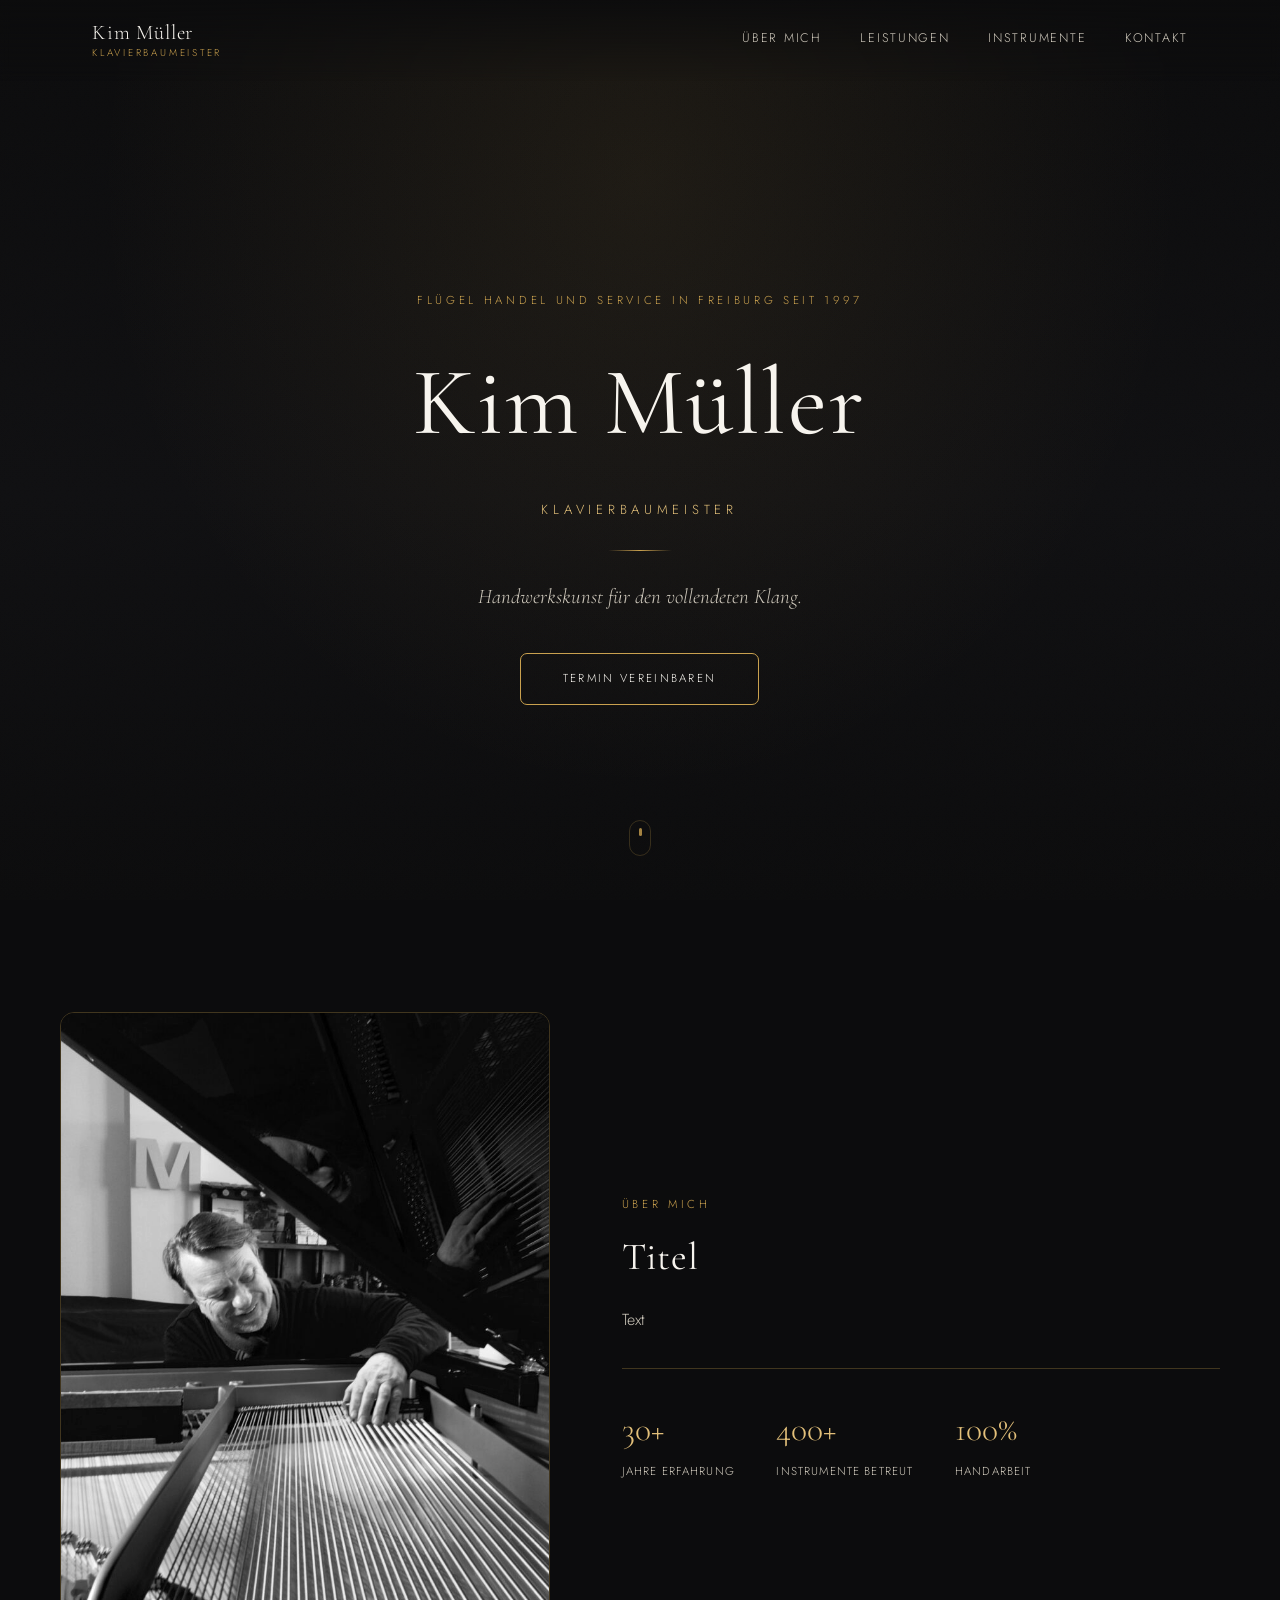
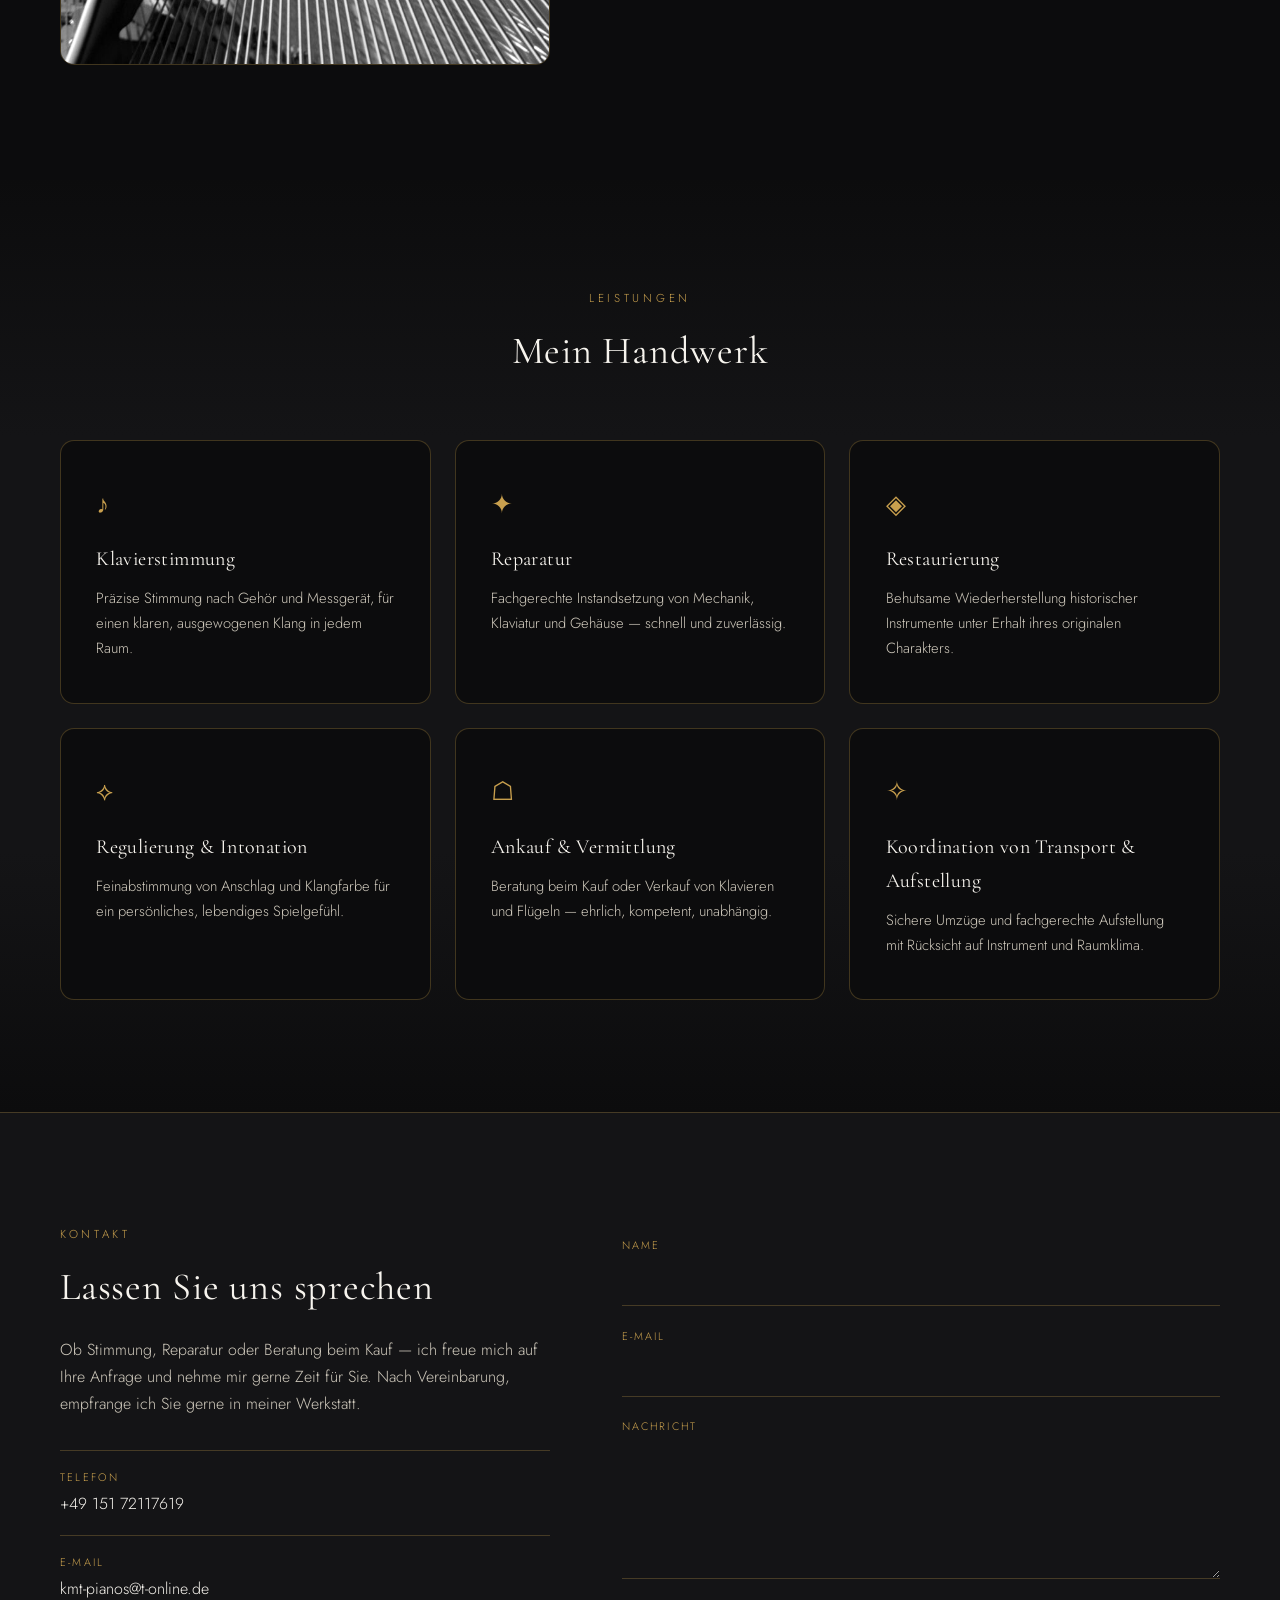
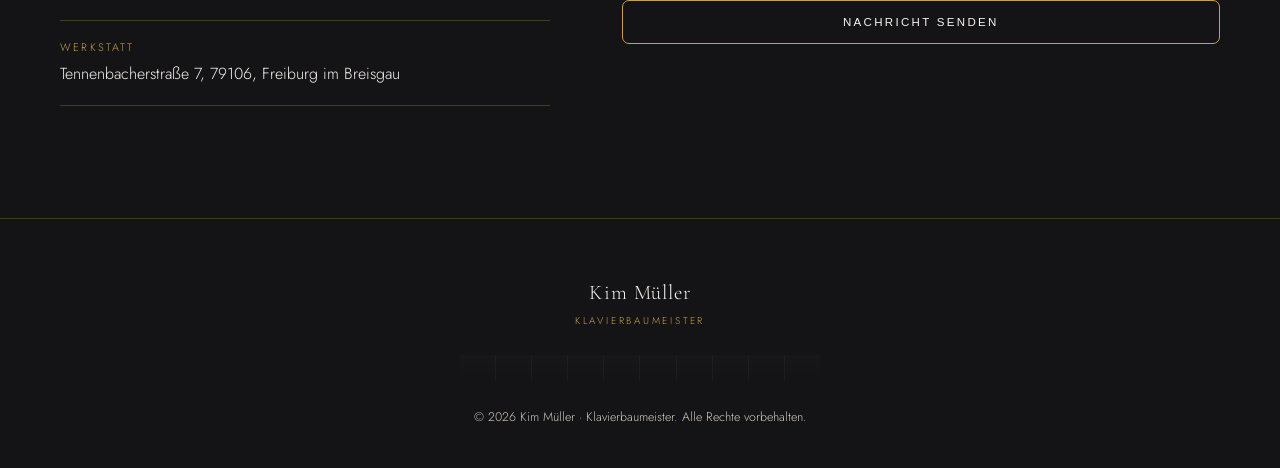
==== index.html @ 505b8061 "Instrumente-Abschnitt auf der Startseite wieder entfernen Co-Authored-By: Claude Opus 5.5 (1M contex" ====
<!DOCTYPE html>
<html lang="de">
<head>
<meta charset="UTF-8">
<meta name="viewport" content="width=device-width, initial-scale=1.0">
<title>Kim Müller — Klavierbaumeister</title>
<meta name="description" content="Kim Müller, Klavierbaumeister. Stimmung, Reparatur, Restaurierung und Regulierung von Klavieren und Flügeln — mit Handwerkskunst und Präzision.">
<link rel="preconnect" href="https://fonts.googleapis.com">
<link rel="preconnect" href="https://fonts.gstatic.com" crossorigin>
<link href="https://fonts.googleapis.com/css2?family=Cormorant+Garamond:ital,wght@0,300;0,400;0,500;0,600;1,400&family=Jost:wght@300;400;500&display=swap" rel="stylesheet">
<link rel="stylesheet" href="styles.css">
</head>
<body>

<div class="grain"></div>
<div class="scroll-progress" id="scrollProgress"></div>

<header class="site-header" id="top">
  <div class="header-inner">
    <a class="brand" href="#top">
      <span class="brand-name">Kim Müller</span>
      <span class="brand-sub">Klavierbaumeister</span>
    </a>
    <nav class="nav" id="nav">
      <a href="#ueber-mich">Über mich</a>
      <a href="#leistungen">Leistungen</a>
      <a href="instrumente.html">Instrumente</a>
      <a href="#kontakt">Kontakt</a>
    </nav>
    <button class="nav-toggle" id="navToggle" aria-label="Menü öffnen" aria-expanded="false">
      <span></span><span></span><span></span>
    </button>
  </div>
</header>

<main>

  <section class="hero">
    <div class="hero-content">
      <p class="eyebrow">Flügel Handel und Service in Freiburg seit 1997</p>
      <h1>Kim Müller</h1>
      <p class="hero-role">Klavierbaumeister</p>
      <div class="hero-rule"></div>
      <p class="hero-tagline">Handwerkskunst für den vollendeten Klang.</p>
      <a href="#kontakt" class="btn">Termin vereinbaren</a>
    </div>
    <a href="#ueber-mich" class="scroll-cue" aria-label="Nach unten scrollen">
      <span></span>
    </a>
  </section>

  <section class="section" id="ueber-mich">
    <div class="section-inner two-col">
      <div class="col-media reveal">
        <div class="about-photo">
          <img src="assets/kim-mueller-werkstatt.jpg" alt="Kim Müller bei der Arbeit an einem Flügel in seiner Werkstatt" loading="lazy">
        </div>
      </div>
      <div class="col-text reveal" style="--reveal-delay: 0.1s">
        <p class="eyebrow">Über mich</p>
        <h2>Titel</h2>
        <p>Text</p>
        <div class="stats">
          <div class="stat">
            <span class="stat-num">30+</span>
            <span class="stat-label">Jahre Erfahrung</span>
          </div>
          <div class="stat">
            <span class="stat-num">400+</span>
            <span class="stat-label">Instrumente betreut</span>
          </div>
          <div class="stat">
            <span class="stat-num">100%</span>
            <span class="stat-label">Handarbeit</span>
          </div>
        </div>
      </div>
    </div>
  </section>

  <section class="section alt" id="leistungen">
    <div class="section-inner">
      <div class="reveal">
        <p class="eyebrow center">Leistungen</p>
        <h2 class="center">Mein Handwerk</h2>
      </div>
      <div class="services-grid">
        <div class="service reveal" style="--reveal-delay: 0.05s">
          <div class="service-icon" aria-hidden="true">♪</div>
          <h3>Klavierstimmung</h3>
          <p>Präzise Stimmung nach Gehör und Messgerät, für einen klaren, ausgewogenen Klang in jedem Raum.</p>
        </div>
        <div class="service reveal" style="--reveal-delay: 0.1s">
          <div class="service-icon" aria-hidden="true">✦</div>
          <h3>Reparatur</h3>
          <p>Fachgerechte Instandsetzung von Mechanik, Klaviatur und Gehäuse — schnell und zuverlässig.</p>
        </div>
        <div class="service reveal" style="--reveal-delay: 0.15s">
          <div class="service-icon" aria-hidden="true">◈</div>
          <h3>Restaurierung</h3>
          <p>Behutsame Wiederherstellung historischer Instrumente unter Erhalt ihres originalen Charakters.</p>
        </div>
        <div class="service reveal" style="--reveal-delay: 0.05s">
          <div class="service-icon" aria-hidden="true">⟡</div>
          <h3>Regulierung &amp; Intonation</h3>
          <p>Feinabstimmung von Anschlag und Klangfarbe für ein persönliches, lebendiges Spielgefühl.</p>
        </div>
        <div class="service reveal" style="--reveal-delay: 0.1s">
          <div class="service-icon" aria-hidden="true">☖</div>
          <h3>Ankauf &amp; Vermittlung</h3>
          <p>Beratung beim Kauf oder Verkauf von Klavieren und Flügeln — ehrlich, kompetent, unabhängig.</p>
        </div>
        <div class="service reveal" style="--reveal-delay: 0.15s">
          <div class="service-icon" aria-hidden="true">✧</div>
          <h3>Koordination von Transport &amp; Aufstellung</h3>
          <p>Sichere Umzüge und fachgerechte Aufstellung mit Rücksicht auf Instrument und Raumklima.</p>
        </div>
      </div>
    </div>
  </section>

  <section class="section alt" id="kontakt">
    <div class="section-inner two-col">
      <div class="col-text reveal">
        <p class="eyebrow">Kontakt</p>
        <h2>Lassen Sie uns sprechen</h2>
        <p>Ob Stimmung, Reparatur oder Beratung beim Kauf — ich freue mich auf Ihre Anfrage und
        nehme mir gerne Zeit für Sie. Nach Vereinbarung, empfrange ich Sie gerne in meiner Werkstatt.</p>
        <ul class="contact-list">
          <li>
            <span class="contact-label">Telefon</span>
            <a href="tel:+4915172117619">+49 151 72117619</a>
          </li>
          <li>
            <span class="contact-label">E-Mail</span>
            <a href="mailto:kmt-pianos@t-online.de">kmt-pianos@t-online.de</a>
          </li>
          <li>
            <span class="contact-label">Werkstatt</span>
            <span>Tennenbacherstraße 7, 79106, Freiburg im Breisgau</span>
          </li>
        </ul>
      </div>
      <div class="col-form reveal" style="--reveal-delay: 0.1s">
        <form class="contact-form" id="contactForm">
          <div class="form-row">
            <label for="name">Name</label>
            <input type="text" id="name" name="name" required>
          </div>
          <div class="form-row">
            <label for="email">E-Mail</label>
            <input type="email" id="email" name="email" required>
          </div>
          <div class="form-row">
            <label for="message">Nachricht</label>
            <textarea id="message" name="message" rows="5" required></textarea>
          </div>
          <button type="submit" class="btn btn-outline">Nachricht senden</button>
          <p class="form-note" id="formNote" role="status"></p>
        </form>
      </div>
    </div>
  </section>

</main>

<footer class="site-footer">
  <div class="footer-inner">
    <div class="footer-brand">
      <span class="brand-name">Kim Müller</span>
      <span class="brand-sub">Klavierbaumeister</span>
    </div>
    <div class="key-strip small" aria-hidden="true">
      <span></span><span></span><span></span><span></span><span></span>
      <span></span><span></span><span></span><span></span><span></span>
    </div>
    <p class="footer-copy">&copy; <span id="year"></span> Kim Müller · Klavierbaumeister. Alle Rechte vorbehalten.</p>
  </div>
</footer>

<script src="script.js"></script>
</body>
</html>
---- styles.css ----
/* ------------------------------------------------------------
   Kim Müller — Klavierbaumeister
   Elegant, ruhig, in mattem Schwarz und Gold — inspiriert von der
   zeitlosen Lackoberfläche eines Konzertflügels.
------------------------------------------------------------- */

:root {
  --black: #0c0c0d;
  --black-soft: #141416;
  --ivory: #f7f4ee;
  --ivory-dim: #cfc9bc;
  --gold: #c9a04e;
  --gold-bright: #e3c07a;
  --line: rgba(201, 160, 78, 0.28);
  --serif: 'Cormorant Garamond', Georgia, serif;
  --sans: 'Jost', 'Helvetica Neue', Arial, sans-serif;
  --maxw: 1160px;
  --ease: cubic-bezier(0.16, 0.84, 0.44, 1);
  --radius: 14px;
  --radius-sm: 7px;
}

* { box-sizing: border-box; }

html { scroll-behavior: smooth; }

body {
  margin: 0;
  background: var(--black);
  color: var(--ivory);
  font-family: var(--sans);
  font-weight: 300;
  line-height: 1.7;
  -webkit-font-smoothing: antialiased;
}

img { max-width: 100%; display: block; }

a { color: inherit; text-decoration: none; }

h1, h2, h3, blockquote {
  font-family: var(--serif);
  font-weight: 400;
  letter-spacing: 0.02em;
  margin: 0 0 0.4em;
  color: var(--ivory);
}

p { margin: 0 0 1em; color: var(--ivory-dim); }

.eyebrow {
  font-family: var(--sans);
  text-transform: uppercase;
  letter-spacing: 0.32em;
  font-size: 0.72rem;
  color: var(--gold);
  margin: 0 0 0.9em;
}
.eyebrow.center { text-align: center; }

h2 { font-size: clamp(1.9rem, 3vw, 2.6rem); }
h2.center { text-align: center; margin-bottom: 0.6em; }

.section h2 + p.eyebrow { margin-top: 0; }

/* subtle film-grain overlay for texture, like lacquer under light */
.grain {
  position: fixed;
  inset: 0;
  pointer-events: none;
  z-index: 5;
  opacity: 0.035;
  background-image: url("data:image/svg+xml,%3Csvg xmlns='http://www.w3.org/2000/svg' width='120' height='120'%3E%3Cfilter id='n'%3E%3CfeTurbulence type='fractalNoise' baseFrequency='0.9' numOctaves='2' stitchTiles='stitch'/%3E%3C/filter%3E%3Crect width='100%25' height='100%25' filter='url(%23n)'/%3E%3C/svg%3E");
  mix-blend-mode: overlay;
}

/* ---------- Scroll progress ---------- */
.scroll-progress {
  position: fixed;
  top: 0;
  left: 0;
  height: 2px;
  width: 0%;
  background: linear-gradient(to right, var(--gold), var(--gold-bright));
  z-index: 60;
  transition: width 0.1s linear;
}

/* ---------- Header ---------- */
.site-header {
  position: fixed;
  top: 0; left: 0; right: 0;
  z-index: 50;
  background: linear-gradient(to bottom, rgba(12,12,13,0.92), rgba(12,12,13,0));
  backdrop-filter: blur(6px);
}

.header-inner {
  max-width: var(--maxw);
  margin: 0 auto;
  padding: 1.4rem 2rem;
  display: flex;
  align-items: center;
  justify-content: space-between;
}

.brand { display: flex; flex-direction: column; line-height: 1.1; }
.brand-name {
  font-family: var(--serif);
  font-size: 1.3rem;
  letter-spacing: 0.04em;
  color: var(--ivory);
}
.brand-sub {
  font-size: 0.62rem;
  letter-spacing: 0.28em;
  text-transform: uppercase;
  color: var(--gold);
  margin-top: 0.25em;
}

.nav { display: flex; gap: 2.4rem; }
.nav a {
  font-size: 0.78rem;
  letter-spacing: 0.14em;
  text-transform: uppercase;
  color: var(--ivory-dim);
  position: relative;
  padding-bottom: 4px;
  transition: color 0.4s var(--ease);
}
.nav a::after {
  content: '';
  position: absolute;
  left: 0; bottom: 0;
  width: 0;
  height: 1px;
  background: var(--gold);
  transition: width 0.45s var(--ease);
}
.nav a:hover { color: var(--gold-bright); }
.nav a:hover::after { width: 100%; }

.nav-toggle {
  display: none;
  flex-direction: column;
  justify-content: center;
  gap: 5px;
  width: 32px; height: 32px;
  background: none;
  border: none;
  cursor: pointer;
}
.nav-toggle span {
  display: block;
  height: 1px;
  background: var(--gold);
}

/* ---------- Hero ---------- */
.hero {
  min-height: 100svh;
  display: flex;
  flex-direction: column;
  align-items: center;
  justify-content: center;
  text-align: center;
  position: relative;
  padding: 6rem 1.5rem 0;
  background:
    radial-gradient(ellipse at 50% 20%, rgba(201,160,78,0.09), transparent 60%),
    linear-gradient(180deg, #0c0c0d 0%, #101012 55%, #0c0c0d 100%);
  overflow: hidden;
}

.hero-content { max-width: 640px; margin: 0 auto; will-change: transform, opacity; }

.hero .eyebrow { justify-content: center; text-align: center; }

.hero h1 {
  font-size: clamp(3.2rem, 9vw, 6rem);
  letter-spacing: 0.02em;
  margin-bottom: 0.15em;
}

.hero-role {
  text-transform: uppercase;
  letter-spacing: 0.36em;
  font-size: 0.82rem;
  color: var(--gold-bright);
  margin-bottom: 1.8rem;
}

.hero-rule {
  width: 64px;
  height: 1px;
  margin: 0 auto 1.8rem;
  background: linear-gradient(to right, transparent, var(--gold), transparent);
}

.hero-tagline {
  font-family: var(--serif);
  font-style: italic;
  font-size: 1.3rem;
  color: var(--ivory-dim);
  margin-bottom: 2.4rem;
}

.btn {
  display: inline-block;
  padding: 0.95rem 2.6rem;
  border: 1px solid var(--gold);
  border-radius: var(--radius-sm);
  color: var(--ivory);
  text-transform: uppercase;
  letter-spacing: 0.2em;
  font-size: 0.72rem;
  background: transparent;
  cursor: pointer;
  transition: background 0.5s var(--ease), color 0.5s var(--ease), transform 0.5s var(--ease), box-shadow 0.5s var(--ease);
}
.btn:hover {
  background: var(--gold);
  color: var(--black);
  transform: translateY(-2px);
  box-shadow: 0 10px 30px -12px rgba(201, 160, 78, 0.45);
}

.btn-outline { background: transparent; }

/* scroll cue: replaces the old hard-edged key-strip divider between hero and content */
.scroll-cue {
  position: absolute;
  left: 50%;
  bottom: 44px;
  transform: translateX(-50%);
  width: 22px;
  height: 36px;
  border: 1px solid var(--line);
  border-radius: 12px;
  opacity: 0.8;
  transition: opacity 0.4s var(--ease), border-color 0.4s var(--ease);
}
.scroll-cue:hover { opacity: 1; border-color: var(--gold); }
.scroll-cue span {
  position: absolute;
  top: 7px;
  left: 50%;
  width: 3px;
  height: 8px;
  margin-left: -1.5px;
  border-radius: 2px;
  background: var(--gold);
  animation: scroll-cue-move 1.8s ease-in-out infinite;
}
@keyframes scroll-cue-move {
  0% { opacity: 0; transform: translateY(0); }
  30% { opacity: 1; }
  100% { opacity: 0; transform: translateY(11px); }
}
@media (prefers-reduced-motion: reduce) {
  .scroll-cue span { animation: none; opacity: 1; }
}

/* piano-key divider */
.key-strip {
  position: absolute;
  left: 0; right: 0; bottom: 0;
  display: flex;
  height: 46px;
  opacity: 0.9;
}
.key-strip span {
  flex: 1;
  border-left: 1px solid rgba(247,244,238,0.08);
  background: linear-gradient(to bottom, rgba(247,244,238,0.03), transparent);
}
.key-strip span:first-child { border-left: none; }
.key-strip.small { position: static; height: 26px; max-width: 360px; margin: 1.6rem auto; opacity: 0.5; }

/* ---------- Sections ---------- */
.section { padding: 7rem 1.5rem; position: relative; }
.section.alt {
  background: linear-gradient(180deg,
    var(--black) 0,
    var(--black-soft) 260px,
    var(--black-soft) calc(100% - 260px),
    var(--black) 100%);
}
.section.alt + .section.alt { background: var(--black-soft); border-top: 1px solid var(--line); }
.section-inner { max-width: var(--maxw); margin: 0 auto; }

.two-col {
  display: grid;
  grid-template-columns: 0.9fr 1.1fr;
  gap: 4.5rem;
  align-items: center;
}

.about-content { max-width: 760px; }

.about-photo {
  border-radius: var(--radius);
  overflow: hidden;
  border: 1px solid var(--line);
  aspect-ratio: 3 / 4;
}
.about-photo img {
  width: 100%;
  height: 100%;
  object-fit: cover;
  filter: grayscale(1) contrast(1.05);
}

.stats {
  display: flex;
  gap: 2.6rem;
  margin-top: 2.2rem;
  padding-top: 2rem;
  border-top: 1px solid var(--line);
}
.stat { display: flex; flex-direction: column; }
.stat-num {
  font-family: var(--serif);
  font-size: 2.1rem;
  color: var(--gold-bright);
}
.stat-label {
  font-size: 0.72rem;
  letter-spacing: 0.1em;
  text-transform: uppercase;
  color: var(--ivory-dim);
  margin-top: 0.3em;
}

/* ---------- Services ---------- */
.services-grid {
  margin-top: 3.5rem;
  display: grid;
  grid-template-columns: repeat(3, 1fr);
  gap: 1.5rem;
}
.service {
  background: var(--black-soft);
  border: 1px solid var(--line);
  border-radius: var(--radius);
  padding: 2.6rem 2.2rem;
  transition: background 0.5s var(--ease), transform 0.5s var(--ease), border-color 0.5s var(--ease);
}
.section.alt .service { background: var(--black); }
.service:hover { background: #17171a; transform: translateY(-4px); border-color: var(--gold); }
.service-icon {
  font-family: var(--serif);
  font-size: 1.6rem;
  color: var(--gold);
  margin-bottom: 1rem;
}
.service h3 {
  font-size: 1.25rem;
  margin-bottom: 0.5em;
}
.service p { margin: 0; font-size: 0.92rem; }

/* ---------- Instrumente ---------- */
.page-intro { max-width: 760px; }

.instruments-grid {
  margin-top: 3.5rem;
  display: grid;
  grid-template-columns: repeat(3, 1fr);
  gap: 2rem;
}

.instrument-card {
  position: relative;
  display: flex;
  flex-direction: column;
  border: 1px solid var(--line);
  border-radius: var(--radius);
  overflow: hidden;
  background: var(--black-soft);
  transition: transform 0.5s var(--ease), border-color 0.5s var(--ease);
}
.section.alt .instrument-card { background: var(--black); }
.instrument-card:hover { transform: translateY(-4px); border-color: var(--gold); }

.instrument-badge {
  position: absolute;
  top: 14px;
  left: 14px;
  z-index: 1;
  padding: 0.3rem 0.7rem;
  border: 1px solid var(--gold);
  border-radius: 999px;
  background: rgba(12, 12, 13, 0.75);
  color: var(--gold);
  text-transform: uppercase;
  letter-spacing: 0.16em;
  font-size: 0.6rem;
}

.instrument-photo {
  aspect-ratio: 4 / 3;
  display: flex;
  flex-direction: column;
  align-items: center;
  justify-content: center;
  gap: 0.6rem;
  border-bottom: 1px solid var(--line);
  background: linear-gradient(135deg, rgba(201, 160, 78, 0.1), transparent 70%);
  color: var(--gold);
}
.instrument-photo-icon { font-size: 2.4rem; }
.instrument-photo-label {
  font-size: 0.64rem;
  text-transform: uppercase;
  letter-spacing: 0.2em;
  color: var(--ivory-dim);
}

.instrument-info {
  padding: 1.8rem;
  display: flex;
  flex-direction: column;
  gap: 0.9rem;
  flex: 1;
}
.instrument-info h3 { font-size: 1.3rem; margin: 0; }

.instrument-meta { list-style: none; margin: 0; padding: 0; }
.instrument-meta li {
  display: flex;
  justify-content: space-between;
  gap: 1rem;
  font-size: 0.82rem;
  color: var(--ivory-dim);
  padding: 0.45rem 0;
  border-top: 1px solid var(--line);
}
.instrument-meta li:first-child { border-top: none; padding-top: 0; }
.instrument-meta .label {
  color: var(--gold);
  text-transform: uppercase;
  letter-spacing: 0.12em;
  font-size: 0.64rem;
  align-self: center;
}

.instrument-price {
  font-family: var(--serif);
  font-size: 1.4rem;
  color: var(--gold-bright);
  margin-top: auto;
}

.instrument-note {
  margin-top: 3rem;
  padding-top: 2rem;
  border-top: 1px solid var(--line);
  font-style: italic;
  font-size: 0.92rem;
}

/* ---------- Instrument-Galerie ---------- */
.instrument-gallery {
  position: relative;
  border-bottom: 1px solid var(--line);
}
.gallery-track {
  display: flex;
  overflow-x: auto;
  scroll-snap-type: x mandatory;
  scrollbar-width: none;
  aspect-ratio: 4 / 3;
}
.gallery-track::-webkit-scrollbar { display: none; }
.gallery-track > * {
  flex: 0 0 100%;
  width: 100%;
  height: 100%;
  scroll-snap-align: start;
}
.gallery-track > img {
  object-fit: cover;
  cursor: zoom-in;
}
.gallery-track > .instrument-photo { border-bottom: none; aspect-ratio: auto; }

.gallery-btn {
  position: absolute;
  top: 50%;
  transform: translateY(-50%);
  width: 38px;
  height: 38px;
  border: 1px solid var(--line);
  border-radius: 50%;
  background: rgba(12, 12, 13, 0.7);
  color: var(--gold);
  font-family: var(--serif);
  font-size: 1.5rem;
  line-height: 1;
  cursor: pointer;
  opacity: 0;
  transition: opacity 0.35s var(--ease), border-color 0.35s var(--ease), background 0.35s var(--ease);
}
.gallery-prev { left: 12px; }
.gallery-next { right: 12px; }
.instrument-gallery:hover .gallery-btn,
.gallery-btn:focus-visible { opacity: 1; }
.gallery-btn:hover { border-color: var(--gold); background: rgba(12, 12, 13, 0.9); }
@media (hover: none) { .instrument-gallery .gallery-btn { opacity: 1; } }

.gallery-dots {
  position: absolute;
  left: 0; right: 0; bottom: 12px;
  display: flex;
  justify-content: center;
  gap: 7px;
}
.gallery-dots button {
  width: 7px;
  height: 7px;
  padding: 0;
  border: 1px solid var(--gold);
  border-radius: 50%;
  background: transparent;
  cursor: pointer;
  transition: background 0.3s var(--ease), transform 0.3s var(--ease);
}
.gallery-dots button.active { background: var(--gold); transform: scale(1.2); }

/* Lightbox */
.lightbox {
  position: fixed;
  inset: 0;
  z-index: 100;
  display: flex;
  align-items: center;
  justify-content: center;
  padding: 4rem 1rem;
  background: rgba(8, 8, 9, 0.95);
}
.lightbox[hidden] { display: none; }
.lightbox-img {
  max-width: min(1100px, 100%);
  max-height: 100%;
  border-radius: var(--radius-sm);
  object-fit: contain;
}
.lightbox .gallery-btn { opacity: 1; position: fixed; width: 46px; height: 46px; font-size: 2rem; }
.lightbox .gallery-prev { left: 16px; }
.lightbox .gallery-next { right: 16px; }
.lightbox.single .gallery-btn { display: none; }
.lightbox-close {
  position: fixed;
  top: 16px; right: 16px;
  width: 42px; height: 42px;
  border: 1px solid var(--line);
  border-radius: 50%;
  background: transparent;
  color: var(--ivory);
  font-size: 1.6rem;
  line-height: 1;
  cursor: pointer;
}
.lightbox-close:hover { border-color: var(--gold); color: var(--gold); }
.lightbox-count {
  position: fixed;
  bottom: 18px; left: 0; right: 0;
  margin: 0;
  text-align: center;
  font-size: 0.72rem;
  letter-spacing: 0.2em;
  color: var(--ivory-dim);
}

/* ---------- Quote ---------- */
.quote-section { text-align: center; padding: 6rem 1.5rem; }
.quote-section blockquote {
  font-size: clamp(1.5rem, 3vw, 2.1rem);
  font-style: italic;
  max-width: 760px;
  margin: 0 auto;
  color: var(--ivory);
}
.quote-attr {
  margin-top: 1.2rem;
  text-transform: uppercase;
  letter-spacing: 0.24em;
  font-size: 0.72rem;
  color: var(--gold);
}

/* ---------- Contact ---------- */
.contact-list { list-style: none; margin: 2rem 0 0; padding: 0; }
.contact-list li {
  display: flex;
  flex-direction: column;
  padding: 1.1rem 0;
  border-top: 1px solid var(--line);
}
.contact-list li:last-child { border-bottom: 1px solid var(--line); }
.contact-label {
  font-size: 0.68rem;
  text-transform: uppercase;
  letter-spacing: 0.2em;
  color: var(--gold);
  margin-bottom: 0.3em;
}
.contact-list a { color: var(--ivory); transition: color 0.4s var(--ease); }
.contact-list a:hover { color: var(--gold-bright); }

.contact-form { display: flex; flex-direction: column; gap: 1.3rem; }
.form-row { display: flex; flex-direction: column; gap: 0.5rem; }
.form-row label {
  font-size: 0.68rem;
  text-transform: uppercase;
  letter-spacing: 0.2em;
  color: var(--gold);
}
.form-row input, .form-row textarea {
  background: transparent;
  border: none;
  border-bottom: 1px solid var(--line);
  color: var(--ivory);
  font-family: var(--sans);
  font-size: 1rem;
  padding: 0.6rem 0.1rem;
  resize: vertical;
  transition: border-color 0.4s var(--ease);
}
.form-row input:focus, .form-row textarea:focus {
  outline: none;
  border-bottom-color: var(--gold);
}
.form-note {
  font-size: 0.85rem;
  color: var(--gold-bright);
  min-height: 1.2em;
}

/* ---------- Footer ---------- */
.site-footer {
  background: var(--black-soft);
  padding: 3.5rem 1.5rem 2.5rem;
  text-align: center;
  border-top: 1px solid var(--line);
}
.footer-inner { max-width: var(--maxw); margin: 0 auto; }
.footer-brand { display: flex; flex-direction: column; align-items: center; }
.footer-copy {
  font-size: 0.78rem;
  color: var(--ivory-dim);
  margin: 0;
}

/* ---------- Scroll reveal ---------- */
.reveal {
  opacity: 0;
  transform: translateY(28px);
  transition: opacity 0.9s var(--ease), transform 0.9s var(--ease);
  transition-delay: var(--reveal-delay, 0s);
}
.reveal.is-visible {
  opacity: 1;
  transform: translateY(0);
}
@media (prefers-reduced-motion: reduce) {
  .reveal {
    opacity: 1;
    transform: none;
    transition: none;
  }
}

/* ---------- Responsive ---------- */
@media (max-width: 900px) {
  .two-col { grid-template-columns: 1fr; }
  .services-grid { grid-template-columns: repeat(2, 1fr); }
  .instruments-grid { grid-template-columns: repeat(2, 1fr); }
}

@media (max-width: 720px) {
  .nav {
    position: absolute;
    top: 100%; left: 0; right: 0;
    flex-direction: column;
    background: var(--black-soft);
    padding: 1.5rem 2rem;
    gap: 1.2rem;
    border-top: 1px solid var(--line);
    border-radius: 0 0 var(--radius) var(--radius);
    transform: translateY(-8px);
    opacity: 0;
    pointer-events: none;
    transition: opacity 0.35s var(--ease), transform 0.35s var(--ease);
  }
  .nav.open {
    opacity: 1;
    transform: translateY(0);
    pointer-events: auto;
  }
  .nav-toggle { display: flex; }
  .services-grid { grid-template-columns: 1fr; }
  .instruments-grid { grid-template-columns: 1fr; }
  .stats { flex-wrap: wrap; row-gap: 1.4rem; }
}
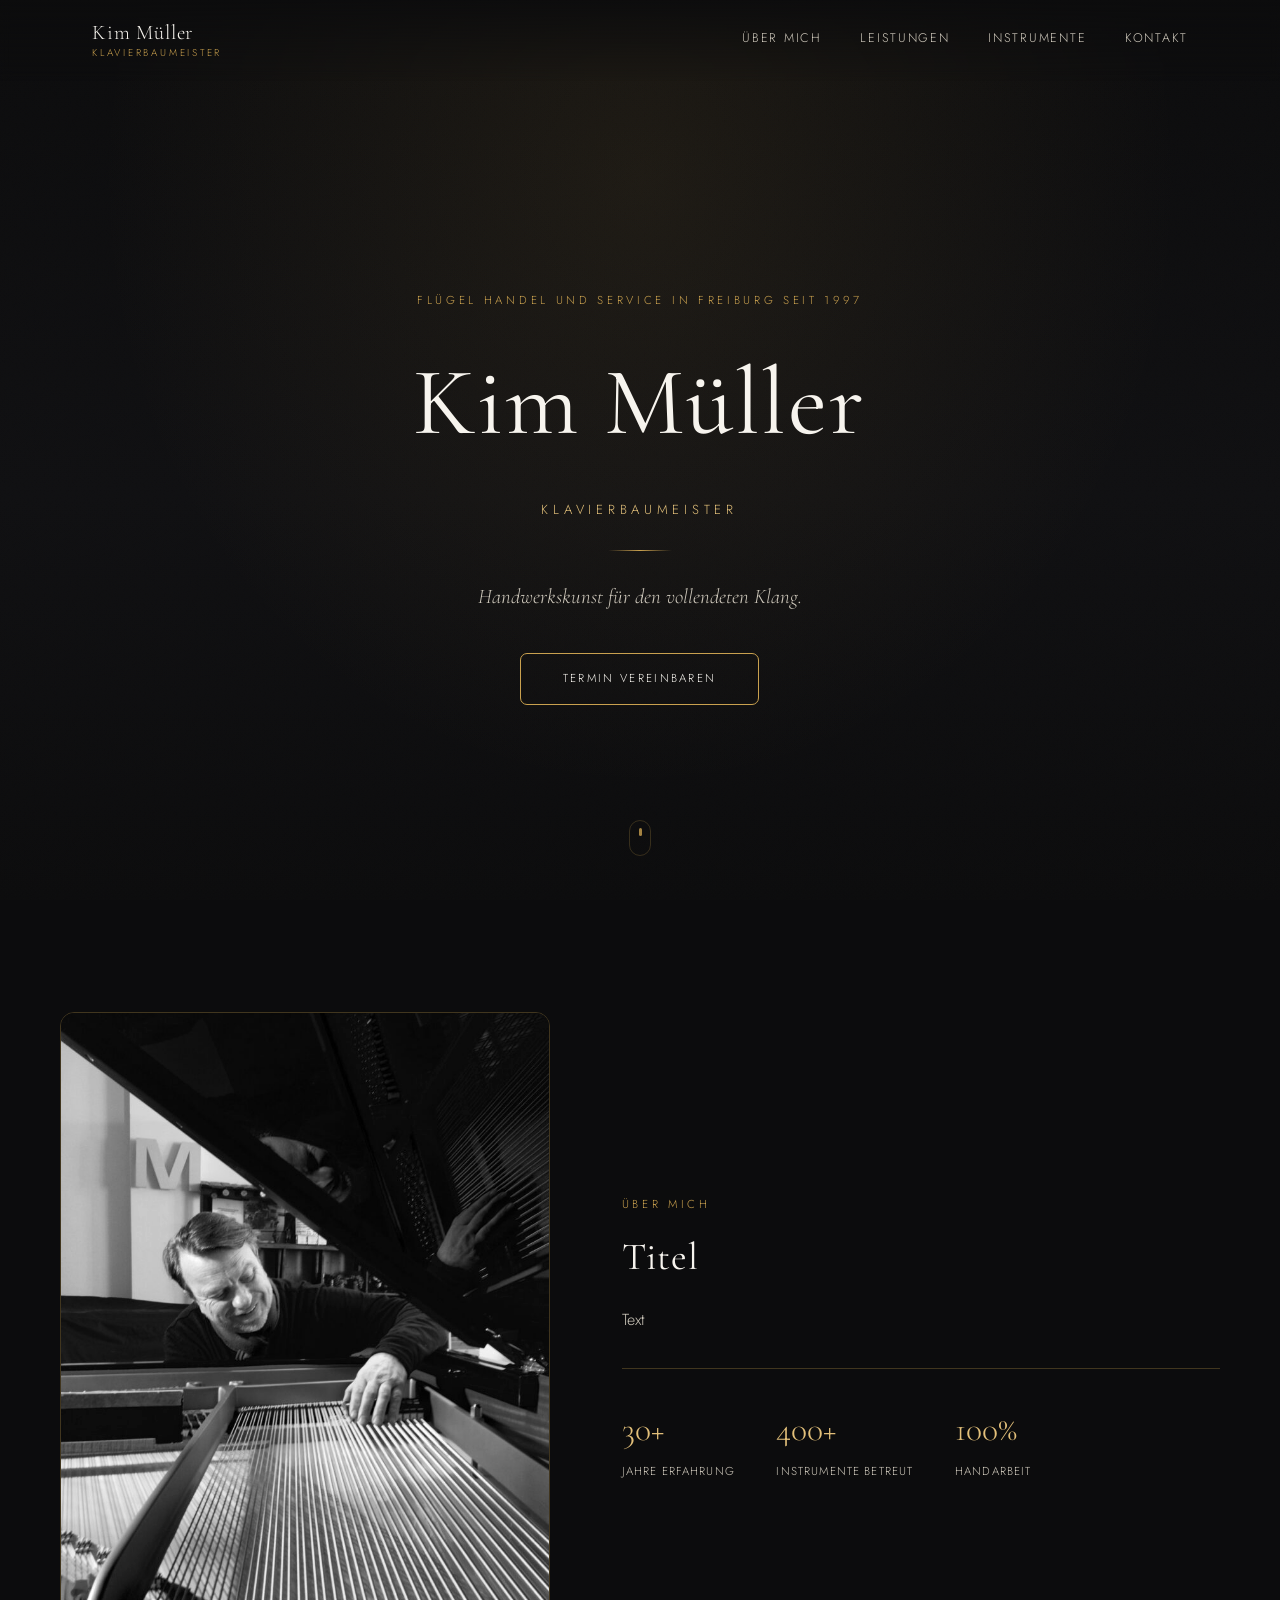
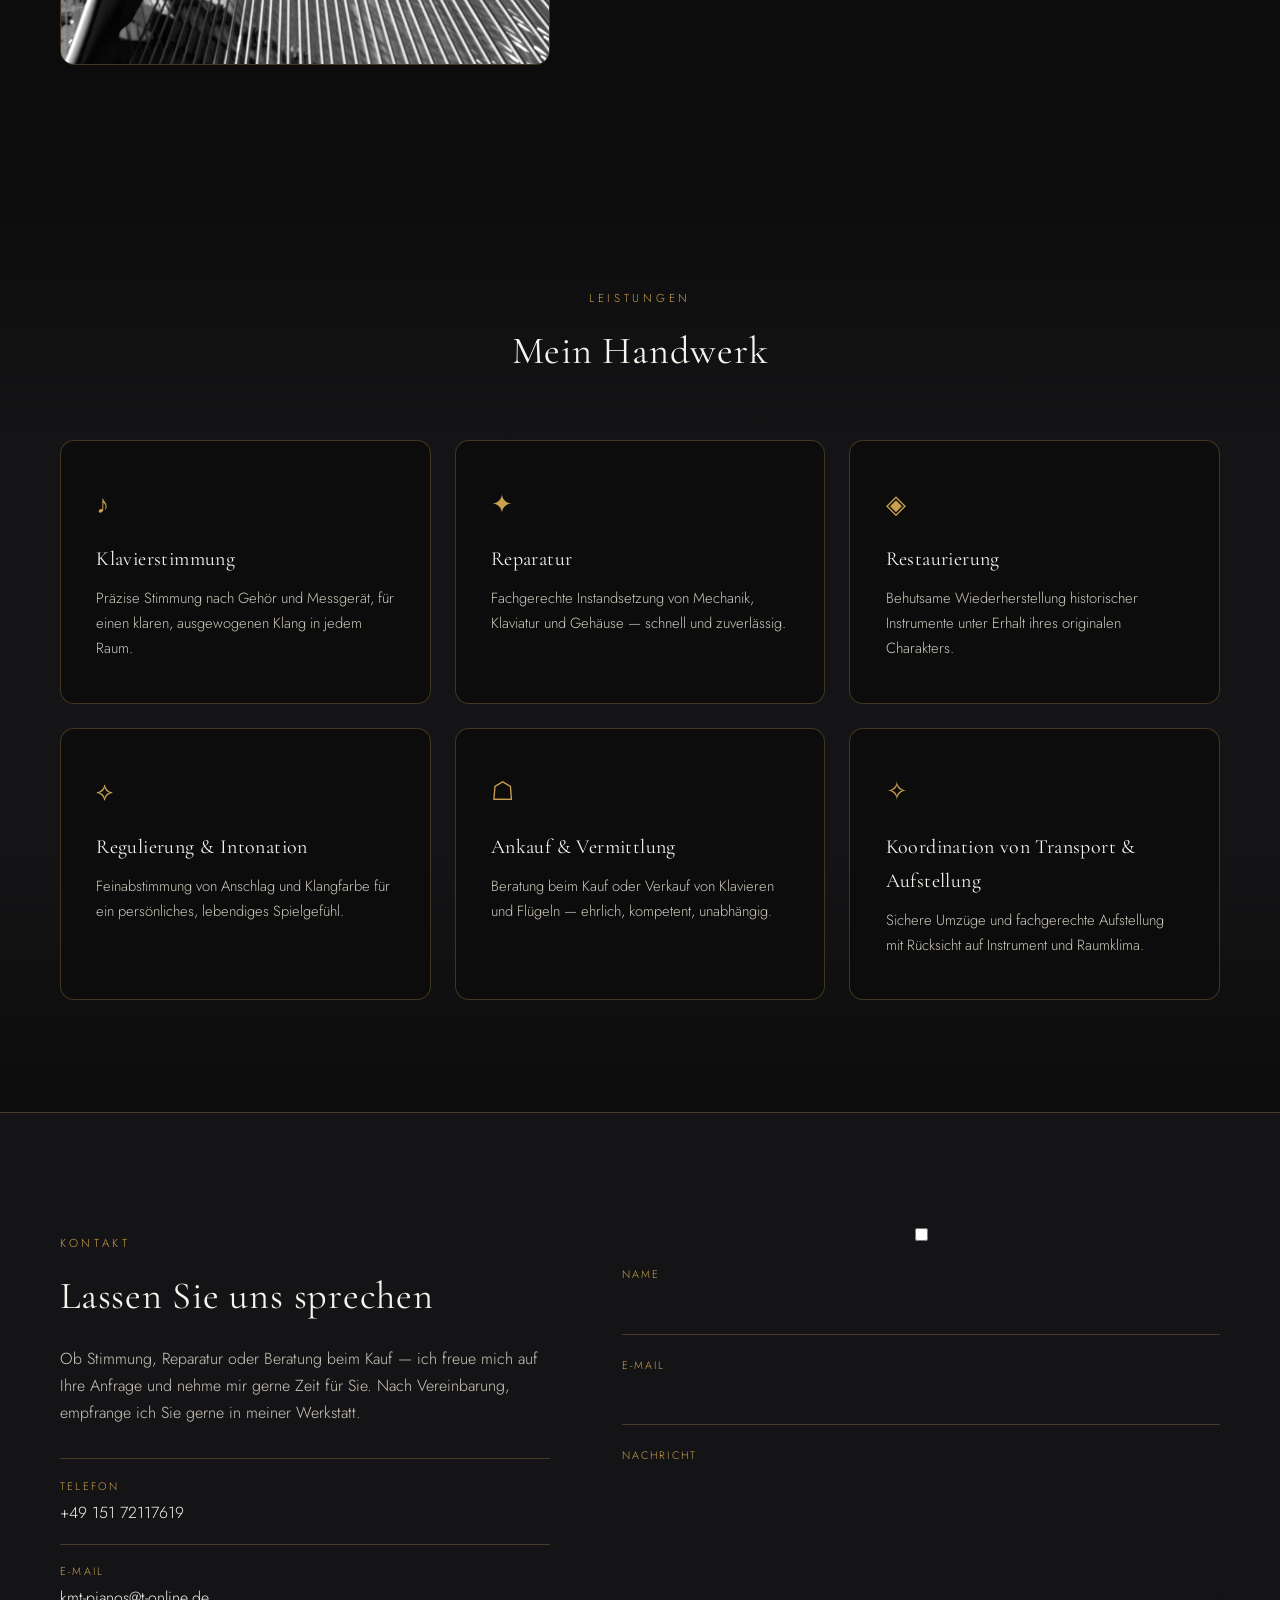
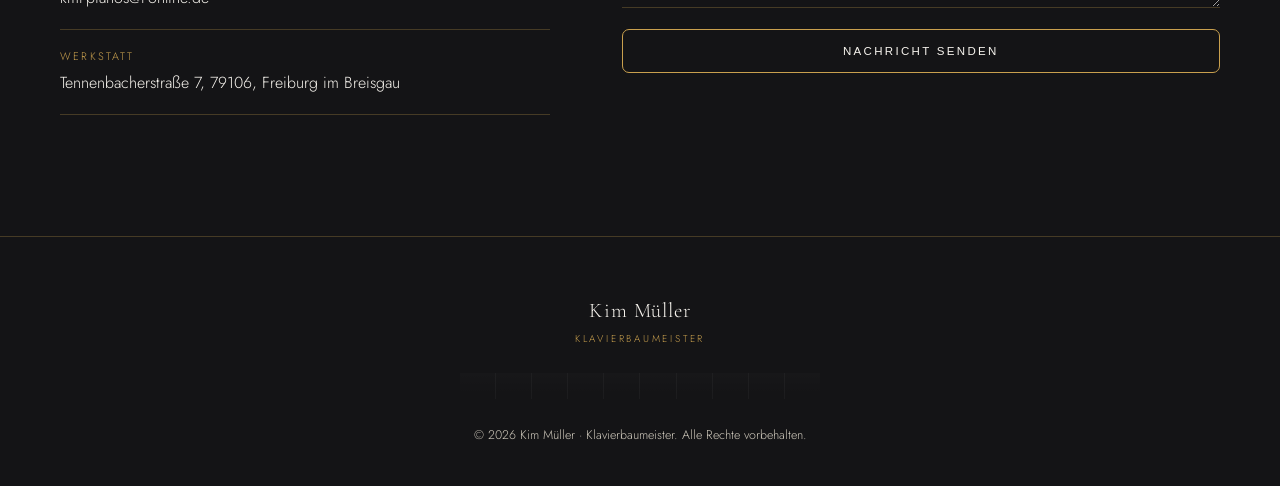
==== commit 31f08f57: "Kontaktformular über Resend statt Web3Forms versenden Ein kleiner Cloudflare Worker nimmt das Formul" ====
--- a/index.html
+++ b/index.html
@@ -142,7 +142,8 @@
         </ul>
       </div>
       <div class="col-form reveal" style="--reveal-delay: 0.1s">
-        <form class="contact-form" id="contactForm">
+        <form class="contact-form" id="contactForm" action="/api/kontakt" method="POST">
+          <input type="checkbox" name="botcheck" class="form-honeypot" tabindex="-1" autocomplete="off" aria-hidden="true">
           <div class="form-row">
             <label for="name">Name</label>
             <input type="text" id="name" name="name" required>
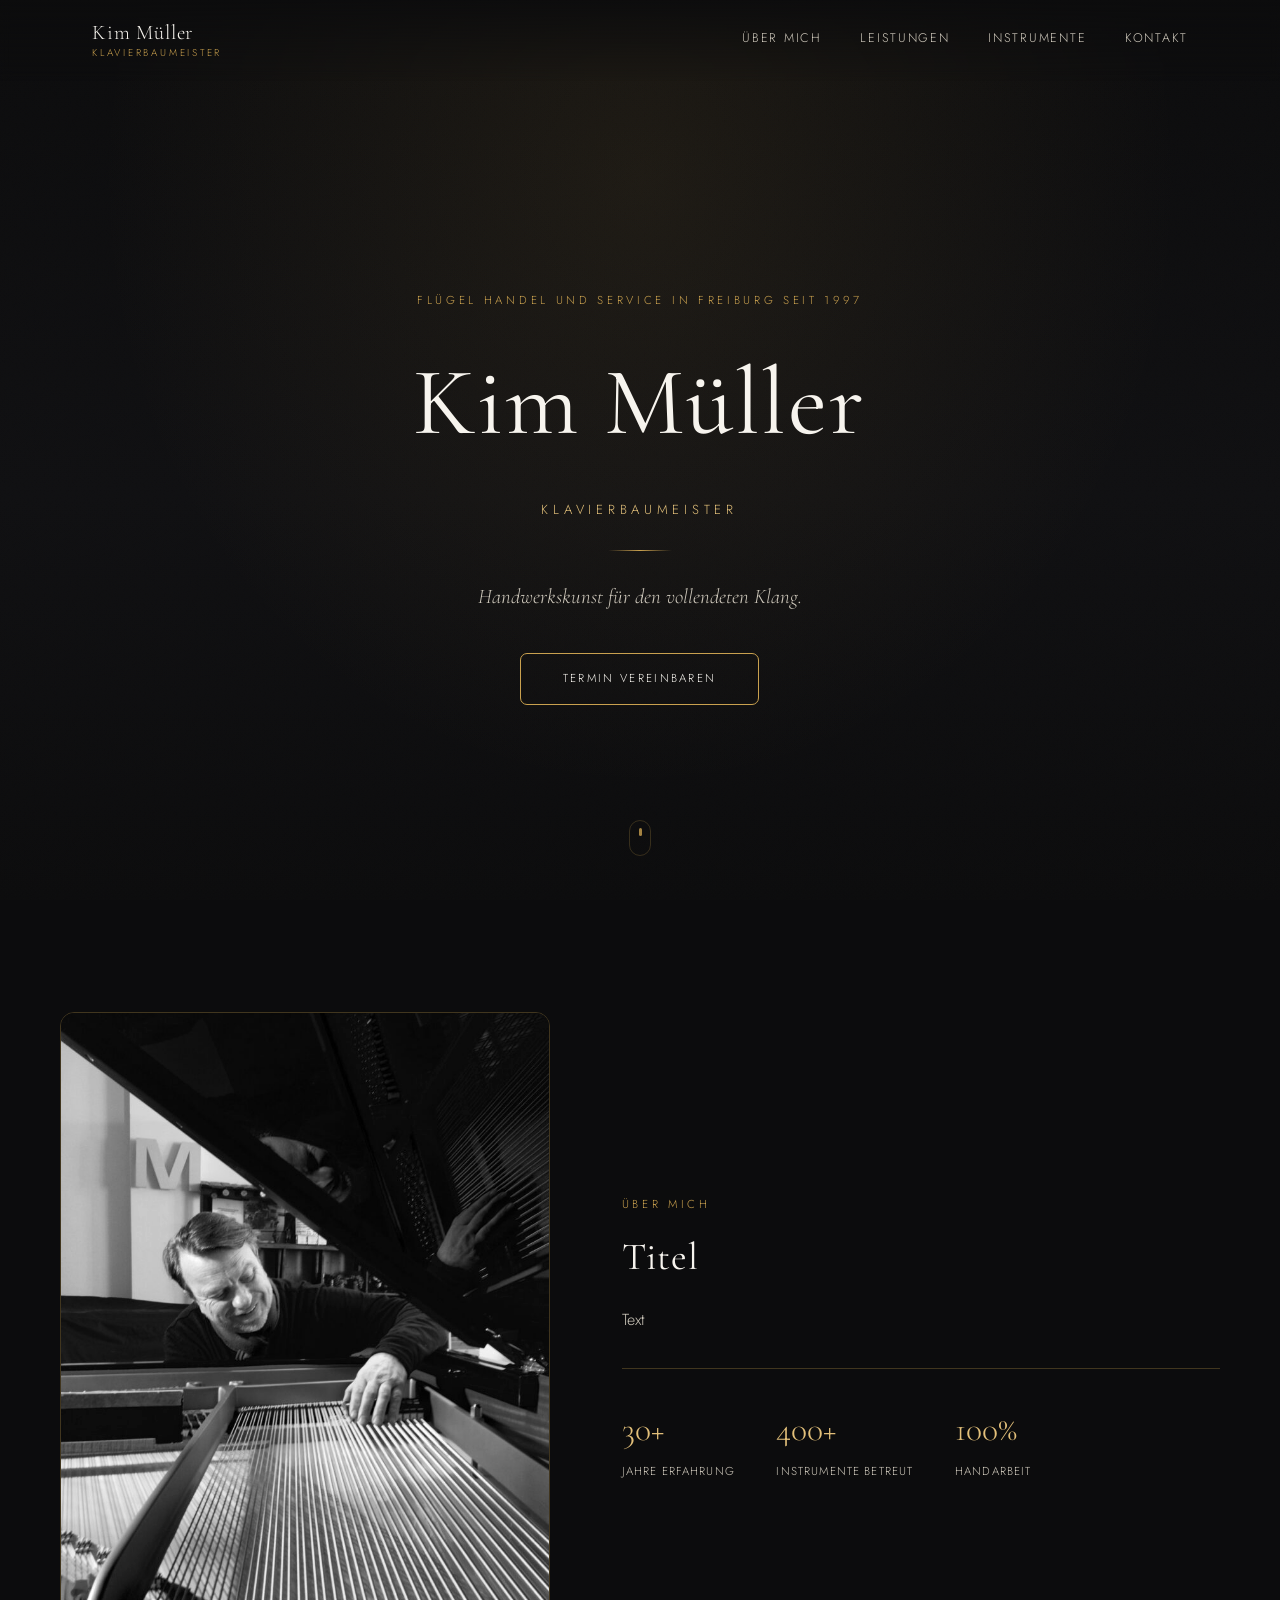
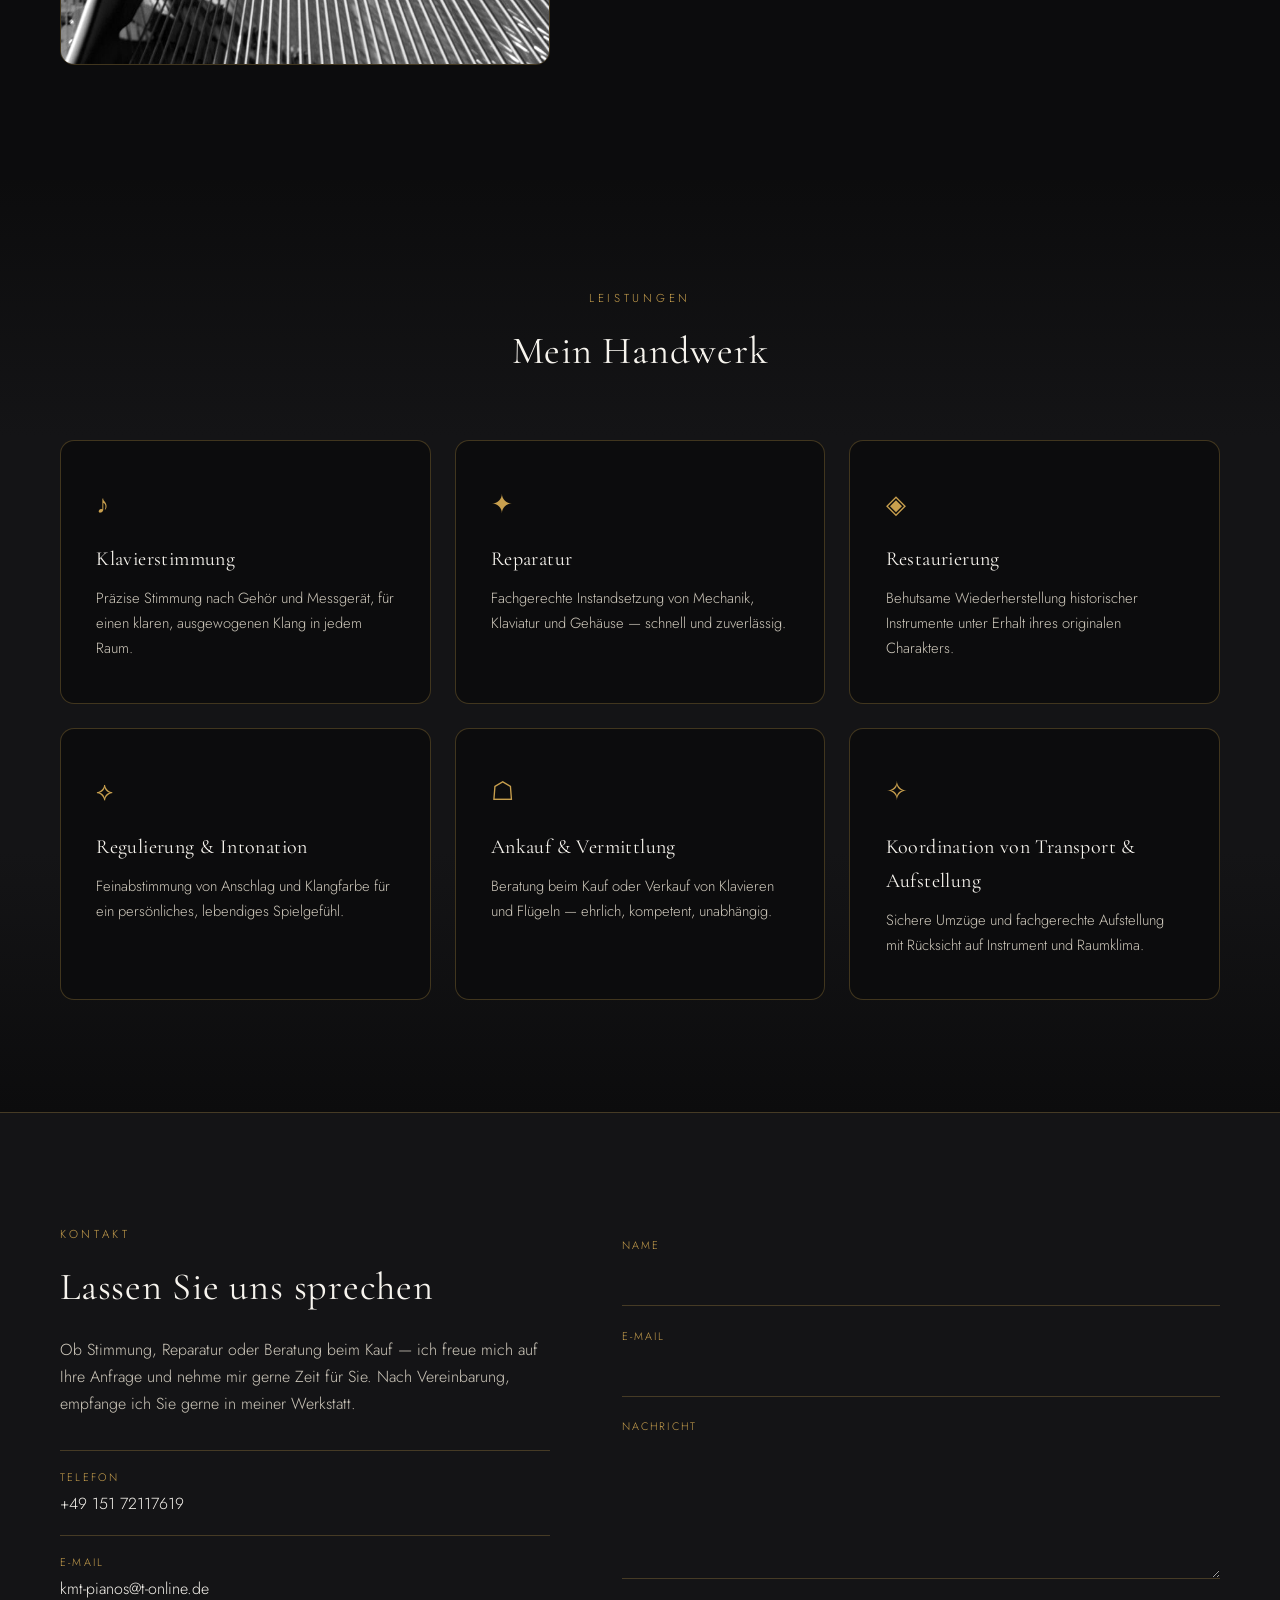
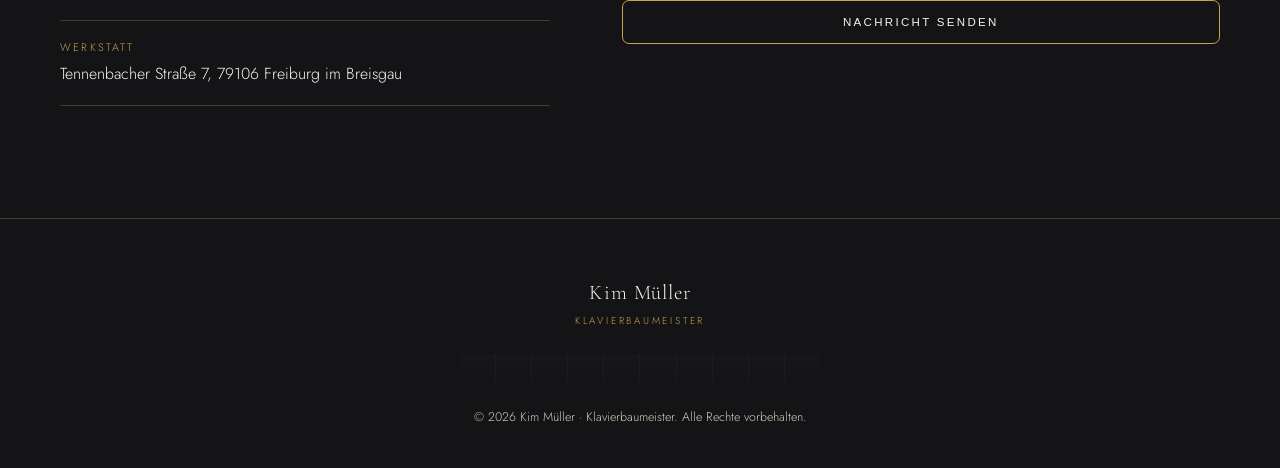
==== commit 528d56ae: "SEO-Grundlagen: Titel, strukturierte Daten, Sitemap, robots.txt, Favicon Co-Authored-By: Claude Opus" ====
--- a/index.html
+++ b/index.html
@@ -3,8 +3,40 @@
 <head>
 <meta charset="UTF-8">
 <meta name="viewport" content="width=device-width, initial-scale=1.0">
-<title>Kim Müller — Klavierbaumeister</title>
-<meta name="description" content="Kim Müller, Klavierbaumeister. Stimmung, Reparatur, Restaurierung und Regulierung von Klavieren und Flügeln — mit Handwerkskunst und Präzision.">
+<title>Kim Müller — Klavierbaumeister in Freiburg | Klavierstimmung, Reparatur, Flügel</title>
+<meta name="description" content="Kim Müller, Klavierbaumeister in Freiburg im Breisgau seit 1997. Stimmung, Reparatur, Restaurierung und Regulierung von Klavieren und Flügeln — mit Handwerkskunst und Präzision.">
+<link rel="canonical" href="https://kimmueller.vercel.app/">
+<link rel="icon" href="favicon.svg" type="image/svg+xml">
+<meta property="og:type" content="website">
+<meta property="og:locale" content="de_DE">
+<meta property="og:site_name" content="Kim Müller — Klavierbaumeister">
+<meta property="og:title" content="Kim Müller — Klavierbaumeister in Freiburg">
+<meta property="og:description" content="Klavierstimmung, Reparatur, Restaurierung sowie Handel mit Klavieren und Flügeln in Freiburg im Breisgau.">
+<meta property="og:url" content="https://kimmueller.vercel.app/">
+<meta property="og:image" content="https://kimmueller.vercel.app/assets/kim-mueller-werkstatt.jpg">
+<script type="application/ld+json">
+{
+  "@context": "https://schema.org",
+  "@type": "LocalBusiness",
+  "@id": "https://kimmueller.vercel.app/#business",
+  "name": "Kim Müller — Klavierbaumeister",
+  "description": "Klavierstimmung, Reparatur, Restaurierung, Regulierung und Intonation sowie Handel mit Klavieren und Flügeln.",
+  "url": "https://kimmueller.vercel.app/",
+  "image": "https://kimmueller.vercel.app/assets/kim-mueller-werkstatt.jpg",
+  "telephone": "+49 151 72117619",
+  "email": "kmt-pianos@t-online.de",
+  "foundingDate": "1997",
+  "founder": { "@type": "Person", "name": "Kim Müller", "jobTitle": "Klavierbaumeister" },
+  "address": {
+    "@type": "PostalAddress",
+    "streetAddress": "Tennenbacher Straße 7",
+    "postalCode": "79106",
+    "addressLocality": "Freiburg im Breisgau",
+    "addressCountry": "DE"
+  },
+  "areaServed": "Freiburg im Breisgau"
+}
+</script>
 <link rel="preconnect" href="https://fonts.googleapis.com">
 <link rel="preconnect" href="https://fonts.gstatic.com" crossorigin>
 <link href="https://fonts.googleapis.com/css2?family=Cormorant+Garamond:ital,wght@0,300;0,400;0,500;0,600;1,400&family=Jost:wght@300;400;500&display=swap" rel="stylesheet">
@@ -125,7 +157,7 @@
         <p class="eyebrow">Kontakt</p>
         <h2>Lassen Sie uns sprechen</h2>
         <p>Ob Stimmung, Reparatur oder Beratung beim Kauf — ich freue mich auf Ihre Anfrage und
-        nehme mir gerne Zeit für Sie. Nach Vereinbarung, empfrange ich Sie gerne in meiner Werkstatt.</p>
+        nehme mir gerne Zeit für Sie. Nach Vereinbarung, empfange ich Sie gerne in meiner Werkstatt.</p>
         <ul class="contact-list">
           <li>
             <span class="contact-label">Telefon</span>
@@ -137,13 +169,12 @@
           </li>
           <li>
             <span class="contact-label">Werkstatt</span>
-            <span>Tennenbacherstraße 7, 79106, Freiburg im Breisgau</span>
+            <span>Tennenbacher Straße 7, 79106 Freiburg im Breisgau</span>
           </li>
         </ul>
       </div>
       <div class="col-form reveal" style="--reveal-delay: 0.1s">
-        <form class="contact-form" id="contactForm" action="/api/kontakt" method="POST">
-          <input type="checkbox" name="botcheck" class="form-honeypot" tabindex="-1" autocomplete="off" aria-hidden="true">
+        <form class="contact-form" id="contactForm">
           <div class="form-row">
             <label for="name">Name</label>
             <input type="text" id="name" name="name" required>
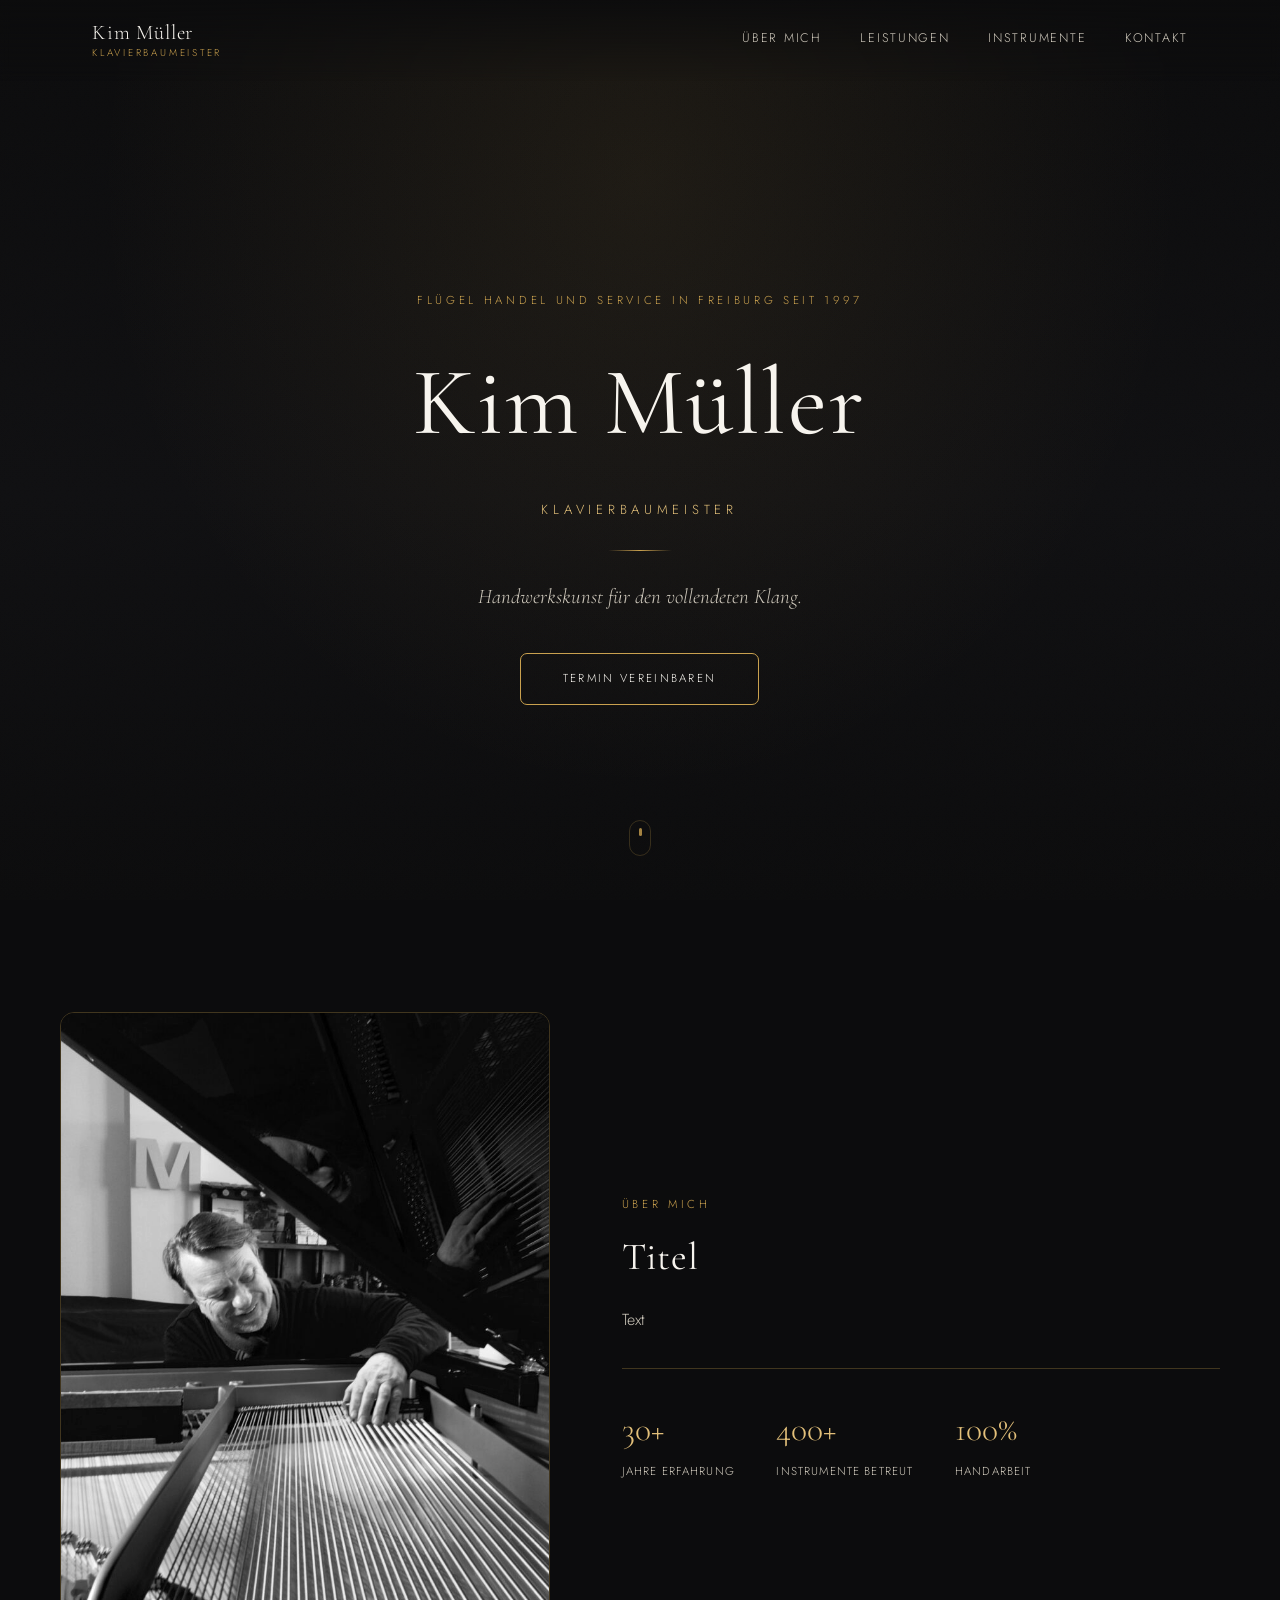
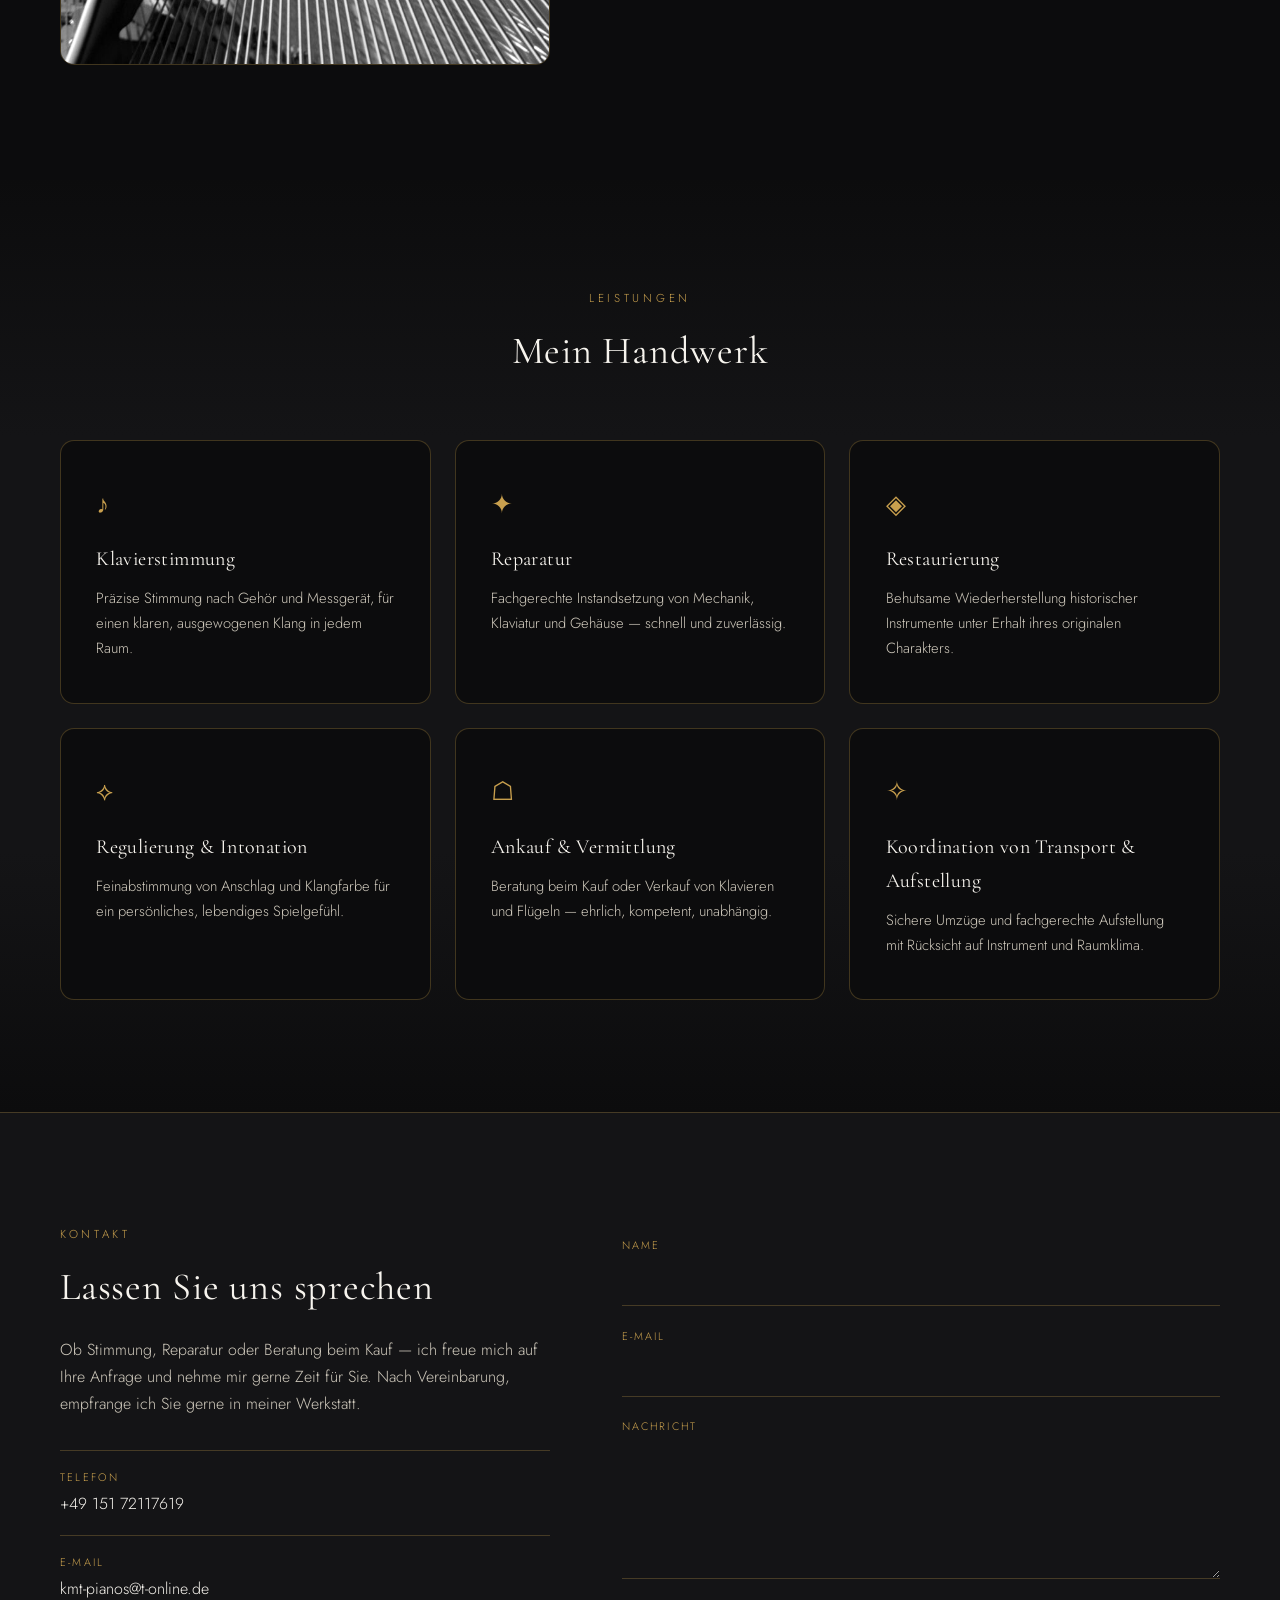
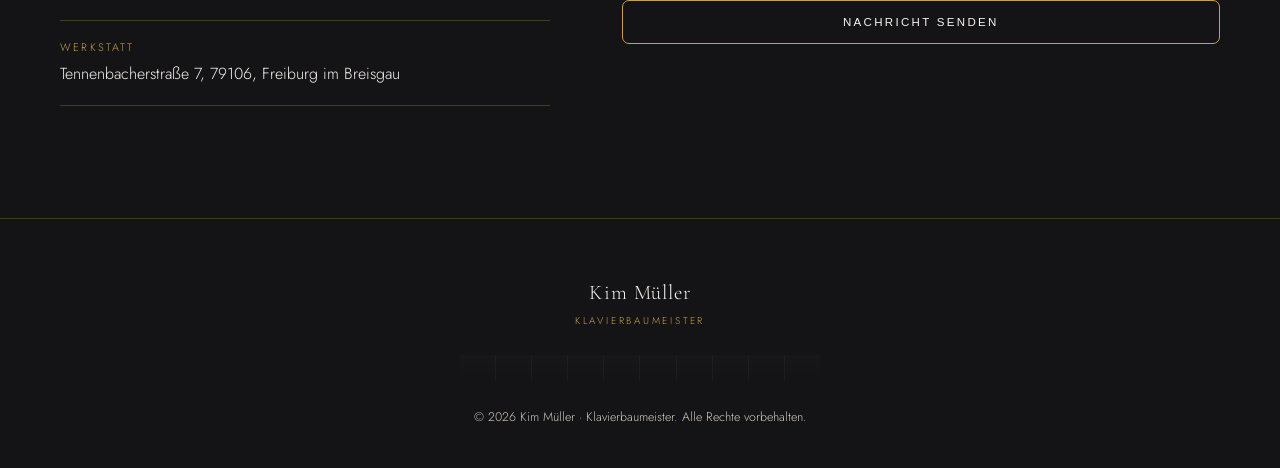
==== commit 571a5c0f: "Kontaktformular verschickt Nachrichten über Resend (#1) * Kontaktformular verschickt Nachrichten wir" ====
--- a/index.html
+++ b/index.html
@@ -3,40 +3,8 @@
 <head>
 <meta charset="UTF-8">
 <meta name="viewport" content="width=device-width, initial-scale=1.0">
-<title>Kim Müller — Klavierbaumeister in Freiburg | Klavierstimmung, Reparatur, Flügel</title>
-<meta name="description" content="Kim Müller, Klavierbaumeister in Freiburg im Breisgau seit 1997. Stimmung, Reparatur, Restaurierung und Regulierung von Klavieren und Flügeln — mit Handwerkskunst und Präzision.">
-<link rel="canonical" href="https://kimmueller.vercel.app/">
-<link rel="icon" href="favicon.svg" type="image/svg+xml">
-<meta property="og:type" content="website">
-<meta property="og:locale" content="de_DE">
-<meta property="og:site_name" content="Kim Müller — Klavierbaumeister">
-<meta property="og:title" content="Kim Müller — Klavierbaumeister in Freiburg">
-<meta property="og:description" content="Klavierstimmung, Reparatur, Restaurierung sowie Handel mit Klavieren und Flügeln in Freiburg im Breisgau.">
-<meta property="og:url" content="https://kimmueller.vercel.app/">
-<meta property="og:image" content="https://kimmueller.vercel.app/assets/kim-mueller-werkstatt.jpg">
-<script type="application/ld+json">
-{
-  "@context": "https://schema.org",
-  "@type": "LocalBusiness",
-  "@id": "https://kimmueller.vercel.app/#business",
-  "name": "Kim Müller — Klavierbaumeister",
-  "description": "Klavierstimmung, Reparatur, Restaurierung, Regulierung und Intonation sowie Handel mit Klavieren und Flügeln.",
-  "url": "https://kimmueller.vercel.app/",
-  "image": "https://kimmueller.vercel.app/assets/kim-mueller-werkstatt.jpg",
-  "telephone": "+49 151 72117619",
-  "email": "kmt-pianos@t-online.de",
-  "foundingDate": "1997",
-  "founder": { "@type": "Person", "name": "Kim Müller", "jobTitle": "Klavierbaumeister" },
-  "address": {
-    "@type": "PostalAddress",
-    "streetAddress": "Tennenbacher Straße 7",
-    "postalCode": "79106",
-    "addressLocality": "Freiburg im Breisgau",
-    "addressCountry": "DE"
-  },
-  "areaServed": "Freiburg im Breisgau"
-}
-</script>
+<title>Kim Müller — Klavierbaumeister</title>
+<meta name="description" content="Kim Müller, Klavierbaumeister. Stimmung, Reparatur, Restaurierung und Regulierung von Klavieren und Flügeln — mit Handwerkskunst und Präzision.">
 <link rel="preconnect" href="https://fonts.googleapis.com">
 <link rel="preconnect" href="https://fonts.gstatic.com" crossorigin>
 <link href="https://fonts.googleapis.com/css2?family=Cormorant+Garamond:ital,wght@0,300;0,400;0,500;0,600;1,400&family=Jost:wght@300;400;500&display=swap" rel="stylesheet">
@@ -157,7 +125,7 @@
         <p class="eyebrow">Kontakt</p>
         <h2>Lassen Sie uns sprechen</h2>
         <p>Ob Stimmung, Reparatur oder Beratung beim Kauf — ich freue mich auf Ihre Anfrage und
-        nehme mir gerne Zeit für Sie. Nach Vereinbarung, empfange ich Sie gerne in meiner Werkstatt.</p>
+        nehme mir gerne Zeit für Sie. Nach Vereinbarung, empfrange ich Sie gerne in meiner Werkstatt.</p>
         <ul class="contact-list">
           <li>
             <span class="contact-label">Telefon</span>
@@ -169,12 +137,13 @@
           </li>
           <li>
             <span class="contact-label">Werkstatt</span>
-            <span>Tennenbacher Straße 7, 79106 Freiburg im Breisgau</span>
+            <span>Tennenbacherstraße 7, 79106, Freiburg im Breisgau</span>
           </li>
         </ul>
       </div>
       <div class="col-form reveal" style="--reveal-delay: 0.1s">
-        <form class="contact-form" id="contactForm">
+        <form class="contact-form" id="contactForm" action="/api/kontakt" method="POST">
+          <input type="checkbox" name="botcheck" class="form-honeypot" tabindex="-1" autocomplete="off" aria-hidden="true">
           <div class="form-row">
             <label for="name">Name</label>
             <input type="text" id="name" name="name" required>
--- a/styles.css
+++ b/styles.css
@@ -459,119 +459,6 @@
   border-top: 1px solid var(--line);
   font-style: italic;
   font-size: 0.92rem;
-}
-
-/* ---------- Instrument-Galerie ---------- */
-.instrument-gallery {
-  position: relative;
-  border-bottom: 1px solid var(--line);
-}
-.gallery-track {
-  display: flex;
-  overflow-x: auto;
-  scroll-snap-type: x mandatory;
-  scrollbar-width: none;
-  aspect-ratio: 4 / 3;
-}
-.gallery-track::-webkit-scrollbar { display: none; }
-.gallery-track > * {
-  flex: 0 0 100%;
-  width: 100%;
-  height: 100%;
-  scroll-snap-align: start;
-}
-.gallery-track > img {
-  object-fit: cover;
-  cursor: zoom-in;
-}
-.gallery-track > .instrument-photo { border-bottom: none; aspect-ratio: auto; }
-
-.gallery-btn {
-  position: absolute;
-  top: 50%;
-  transform: translateY(-50%);
-  width: 38px;
-  height: 38px;
-  border: 1px solid var(--line);
-  border-radius: 50%;
-  background: rgba(12, 12, 13, 0.7);
-  color: var(--gold);
-  font-family: var(--serif);
-  font-size: 1.5rem;
-  line-height: 1;
-  cursor: pointer;
-  opacity: 0;
-  transition: opacity 0.35s var(--ease), border-color 0.35s var(--ease), background 0.35s var(--ease);
-}
-.gallery-prev { left: 12px; }
-.gallery-next { right: 12px; }
-.instrument-gallery:hover .gallery-btn,
-.gallery-btn:focus-visible { opacity: 1; }
-.gallery-btn:hover { border-color: var(--gold); background: rgba(12, 12, 13, 0.9); }
-@media (hover: none) { .instrument-gallery .gallery-btn { opacity: 1; } }
-
-.gallery-dots {
-  position: absolute;
-  left: 0; right: 0; bottom: 12px;
-  display: flex;
-  justify-content: center;
-  gap: 7px;
-}
-.gallery-dots button {
-  width: 7px;
-  height: 7px;
-  padding: 0;
-  border: 1px solid var(--gold);
-  border-radius: 50%;
-  background: transparent;
-  cursor: pointer;
-  transition: background 0.3s var(--ease), transform 0.3s var(--ease);
-}
-.gallery-dots button.active { background: var(--gold); transform: scale(1.2); }
-
-/* Lightbox */
-.lightbox {
-  position: fixed;
-  inset: 0;
-  z-index: 100;
-  display: flex;
-  align-items: center;
-  justify-content: center;
-  padding: 4rem 1rem;
-  background: rgba(8, 8, 9, 0.95);
-}
-.lightbox[hidden] { display: none; }
-.lightbox-img {
-  max-width: min(1100px, 100%);
-  max-height: 100%;
-  border-radius: var(--radius-sm);
-  object-fit: contain;
-}
-.lightbox .gallery-btn { opacity: 1; position: fixed; width: 46px; height: 46px; font-size: 2rem; }
-.lightbox .gallery-prev { left: 16px; }
-.lightbox .gallery-next { right: 16px; }
-.lightbox.single .gallery-btn { display: none; }
-.lightbox-close {
-  position: fixed;
-  top: 16px; right: 16px;
-  width: 42px; height: 42px;
-  border: 1px solid var(--line);
-  border-radius: 50%;
-  background: transparent;
-  color: var(--ivory);
-  font-size: 1.6rem;
-  line-height: 1;
-  cursor: pointer;
-}
-.lightbox-close:hover { border-color: var(--gold); color: var(--gold); }
-.lightbox-count {
-  position: fixed;
-  bottom: 18px; left: 0; right: 0;
-  margin: 0;
-  text-align: center;
-  font-size: 0.72rem;
-  letter-spacing: 0.2em;
-  color: var(--ivory-dim);
 }
 
 /* ---------- Quote ---------- */
@@ -705,3 +592,6 @@
   .instruments-grid { grid-template-columns: 1fr; }
   .stats { flex-wrap: wrap; row-gap: 1.4rem; }
 }
+
+/* Spam trap for the contact form: hidden from people, filled in by bots */
+.form-honeypot { display: none; }
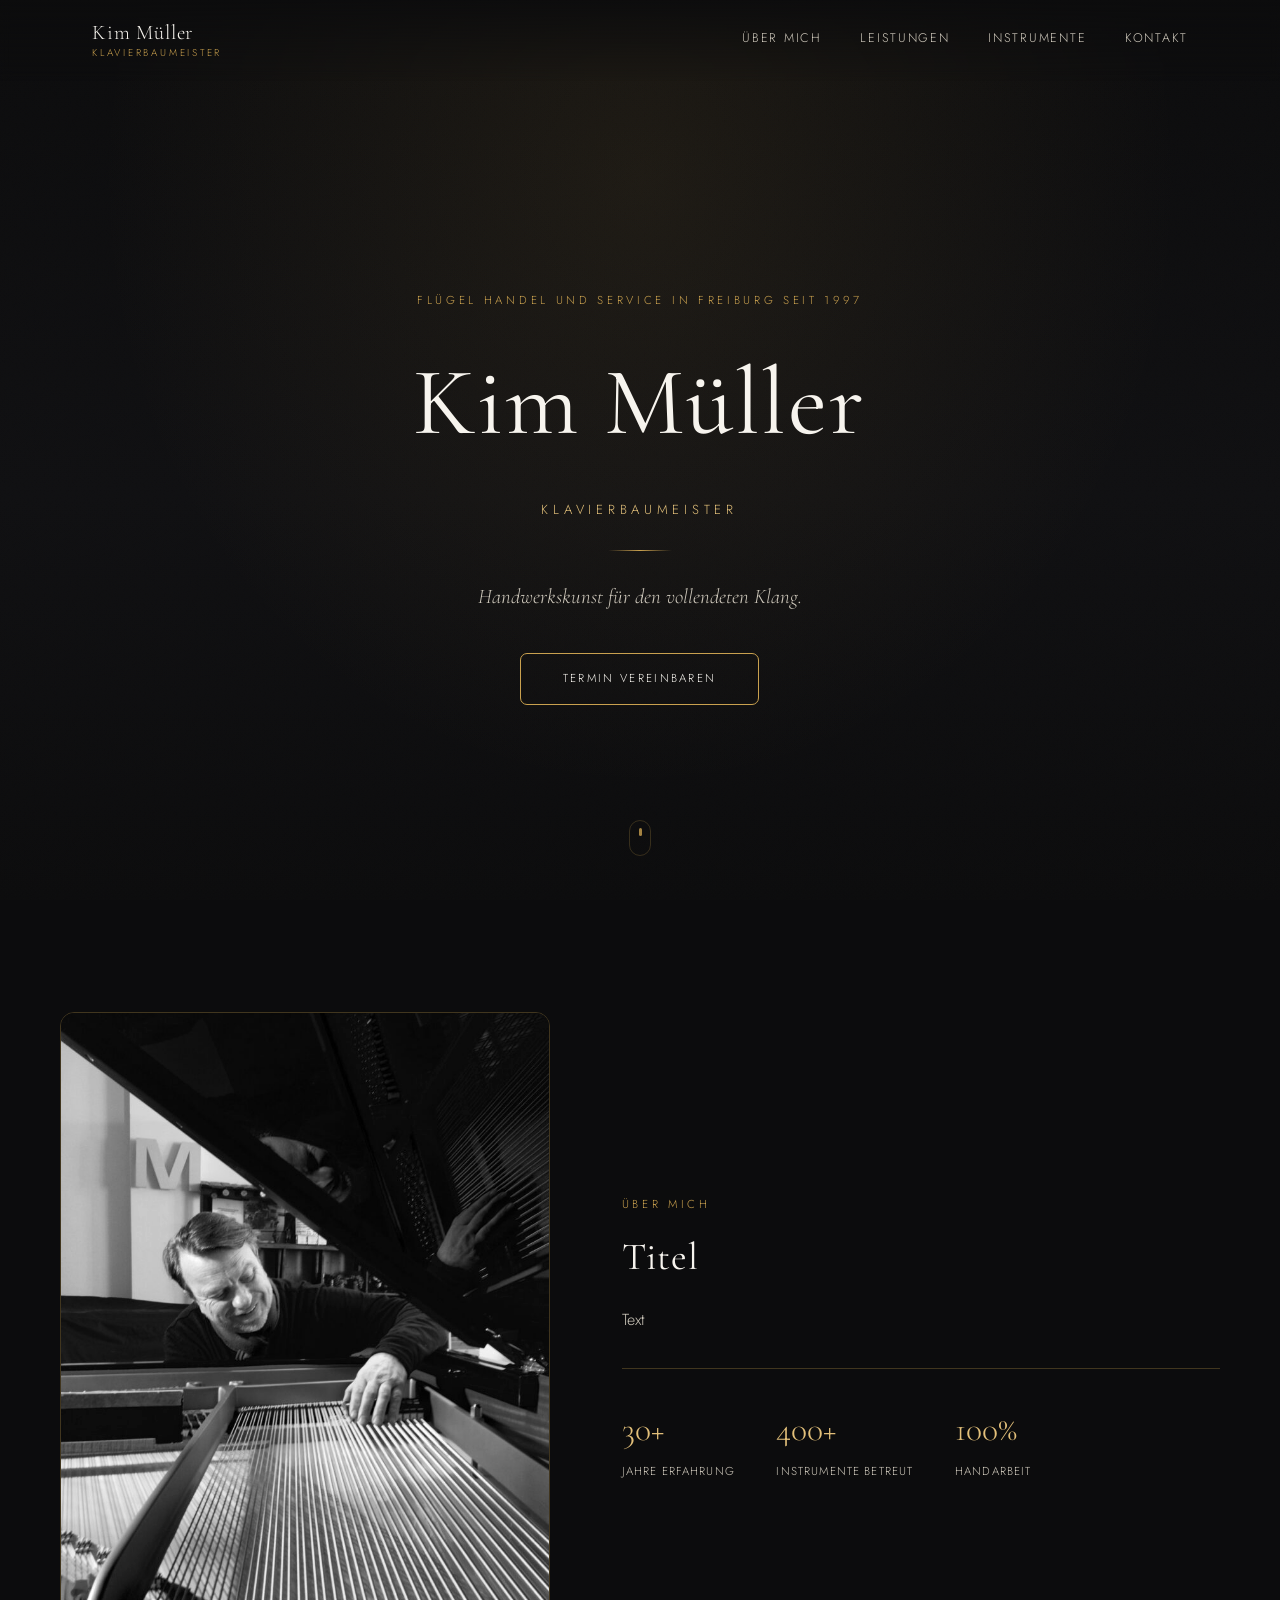
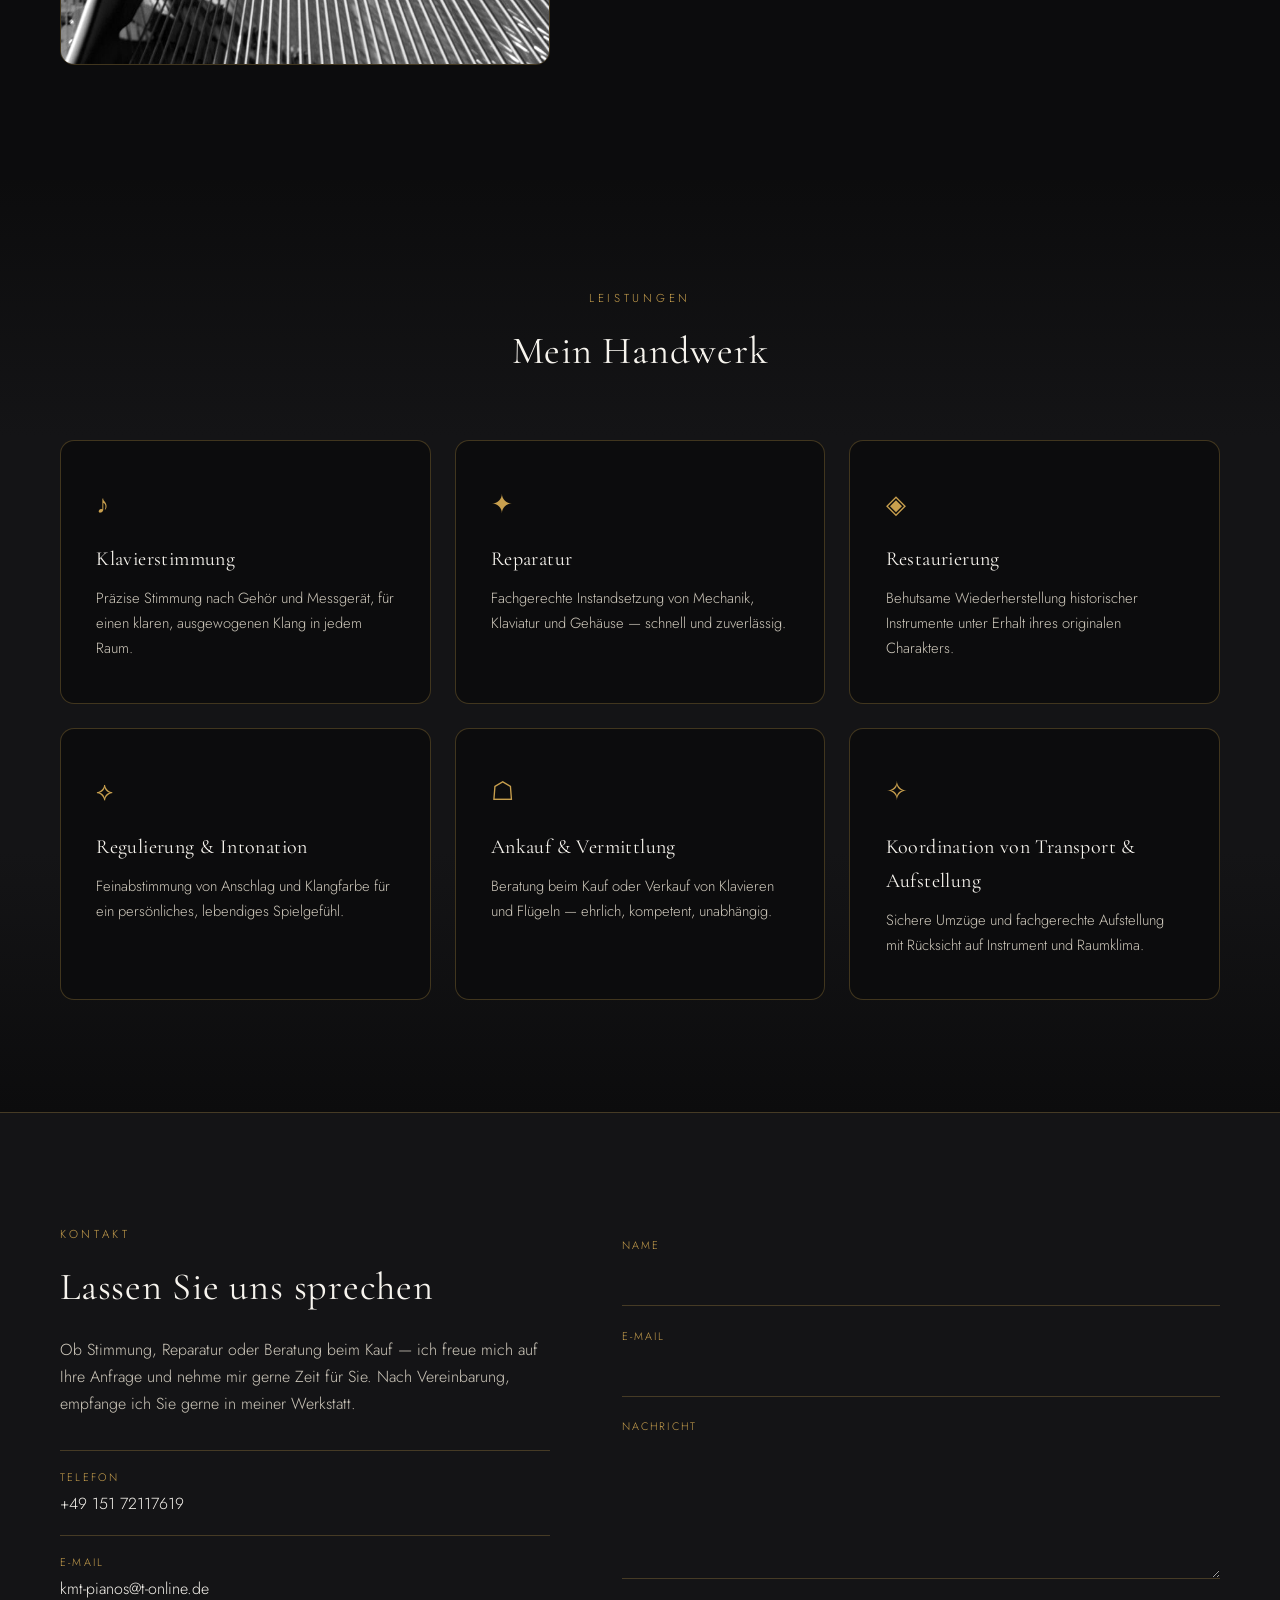
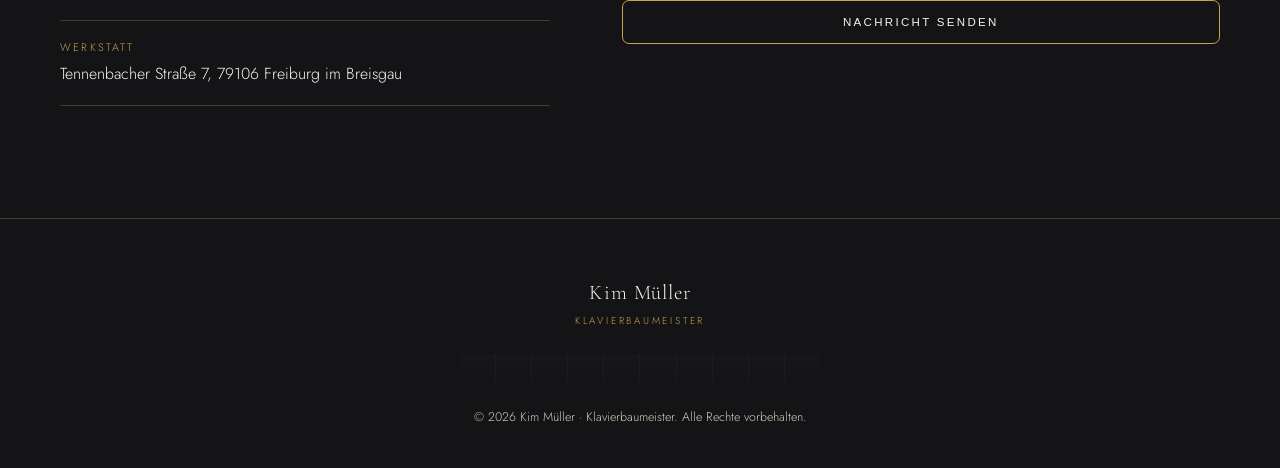
==== commit 18568f6e: "Merge remote-tracking branch 'origin/claude/kim-mueller-piano-website-su6ww9' into seo-grundlagen" ====
--- a/index.html
+++ b/index.html
@@ -3,8 +3,40 @@
 <head>
 <meta charset="UTF-8">
 <meta name="viewport" content="width=device-width, initial-scale=1.0">
-<title>Kim Müller — Klavierbaumeister</title>
-<meta name="description" content="Kim Müller, Klavierbaumeister. Stimmung, Reparatur, Restaurierung und Regulierung von Klavieren und Flügeln — mit Handwerkskunst und Präzision.">
+<title>Kim Müller — Klavierbaumeister in Freiburg | Klavierstimmung, Reparatur, Flügel</title>
+<meta name="description" content="Kim Müller, Klavierbaumeister in Freiburg im Breisgau seit 1997. Stimmung, Reparatur, Restaurierung und Regulierung von Klavieren und Flügeln — mit Handwerkskunst und Präzision.">
+<link rel="canonical" href="https://kim-mueller-klavierbaumeister.com/">
+<link rel="icon" href="favicon.svg" type="image/svg+xml">
+<meta property="og:type" content="website">
+<meta property="og:locale" content="de_DE">
+<meta property="og:site_name" content="Kim Müller — Klavierbaumeister">
+<meta property="og:title" content="Kim Müller — Klavierbaumeister in Freiburg">
+<meta property="og:description" content="Klavierstimmung, Reparatur, Restaurierung sowie Handel mit Klavieren und Flügeln in Freiburg im Breisgau.">
+<meta property="og:url" content="https://kim-mueller-klavierbaumeister.com/">
+<meta property="og:image" content="https://kim-mueller-klavierbaumeister.com/assets/kim-mueller-werkstatt.jpg">
+<script type="application/ld+json">
+{
+  "@context": "https://schema.org",
+  "@type": "LocalBusiness",
+  "@id": "https://kim-mueller-klavierbaumeister.com/#business",
+  "name": "Kim Müller — Klavierbaumeister",
+  "description": "Klavierstimmung, Reparatur, Restaurierung, Regulierung und Intonation sowie Handel mit Klavieren und Flügeln.",
+  "url": "https://kim-mueller-klavierbaumeister.com/",
+  "image": "https://kim-mueller-klavierbaumeister.com/assets/kim-mueller-werkstatt.jpg",
+  "telephone": "+49 151 72117619",
+  "email": "kmt-pianos@t-online.de",
+  "foundingDate": "1997",
+  "founder": { "@type": "Person", "name": "Kim Müller", "jobTitle": "Klavierbaumeister" },
+  "address": {
+    "@type": "PostalAddress",
+    "streetAddress": "Tennenbacher Straße 7",
+    "postalCode": "79106",
+    "addressLocality": "Freiburg im Breisgau",
+    "addressCountry": "DE"
+  },
+  "areaServed": "Freiburg im Breisgau"
+}
+</script>
 <link rel="preconnect" href="https://fonts.googleapis.com">
 <link rel="preconnect" href="https://fonts.gstatic.com" crossorigin>
 <link href="https://fonts.googleapis.com/css2?family=Cormorant+Garamond:ital,wght@0,300;0,400;0,500;0,600;1,400&family=Jost:wght@300;400;500&display=swap" rel="stylesheet">
@@ -125,7 +157,7 @@
         <p class="eyebrow">Kontakt</p>
         <h2>Lassen Sie uns sprechen</h2>
         <p>Ob Stimmung, Reparatur oder Beratung beim Kauf — ich freue mich auf Ihre Anfrage und
-        nehme mir gerne Zeit für Sie. Nach Vereinbarung, empfrange ich Sie gerne in meiner Werkstatt.</p>
+        nehme mir gerne Zeit für Sie. Nach Vereinbarung, empfange ich Sie gerne in meiner Werkstatt.</p>
         <ul class="contact-list">
           <li>
             <span class="contact-label">Telefon</span>
@@ -137,7 +169,7 @@
           </li>
           <li>
             <span class="contact-label">Werkstatt</span>
-            <span>Tennenbacherstraße 7, 79106, Freiburg im Breisgau</span>
+            <span>Tennenbacher Straße 7, 79106 Freiburg im Breisgau</span>
           </li>
         </ul>
       </div>
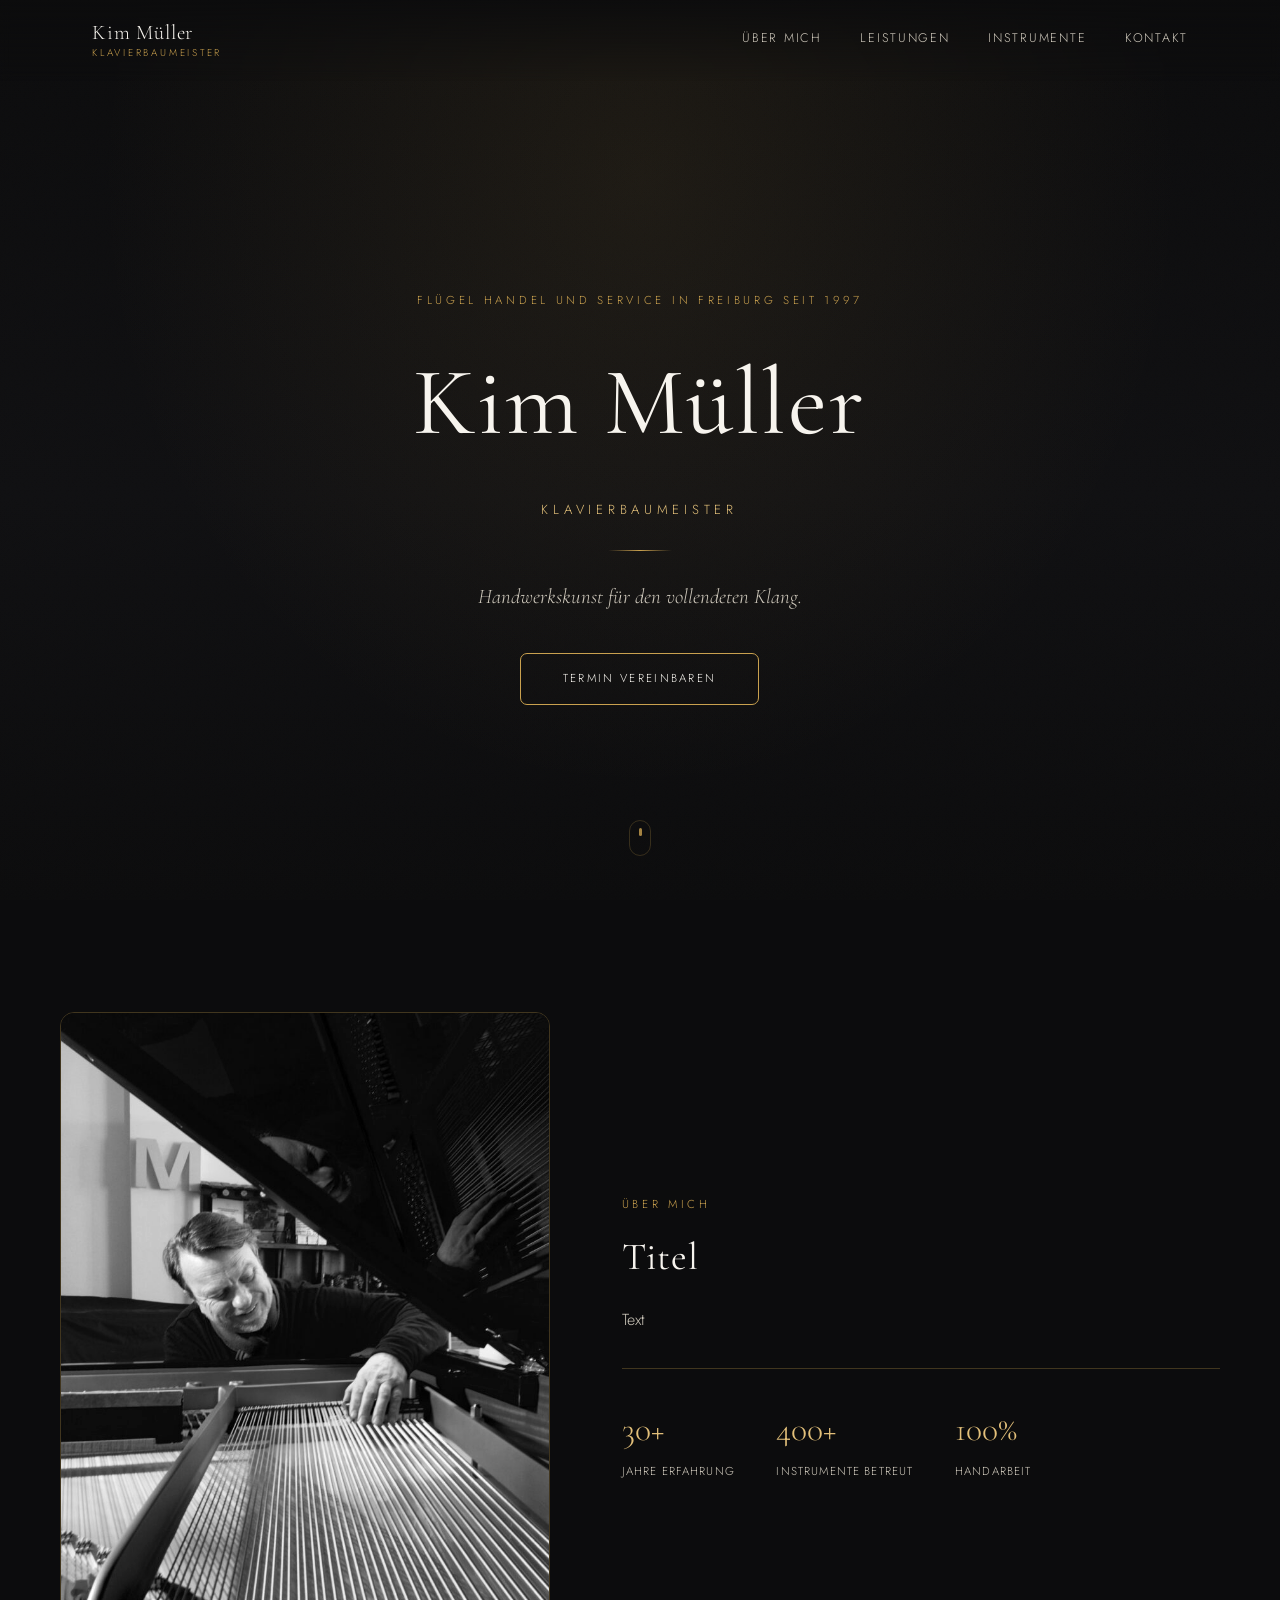
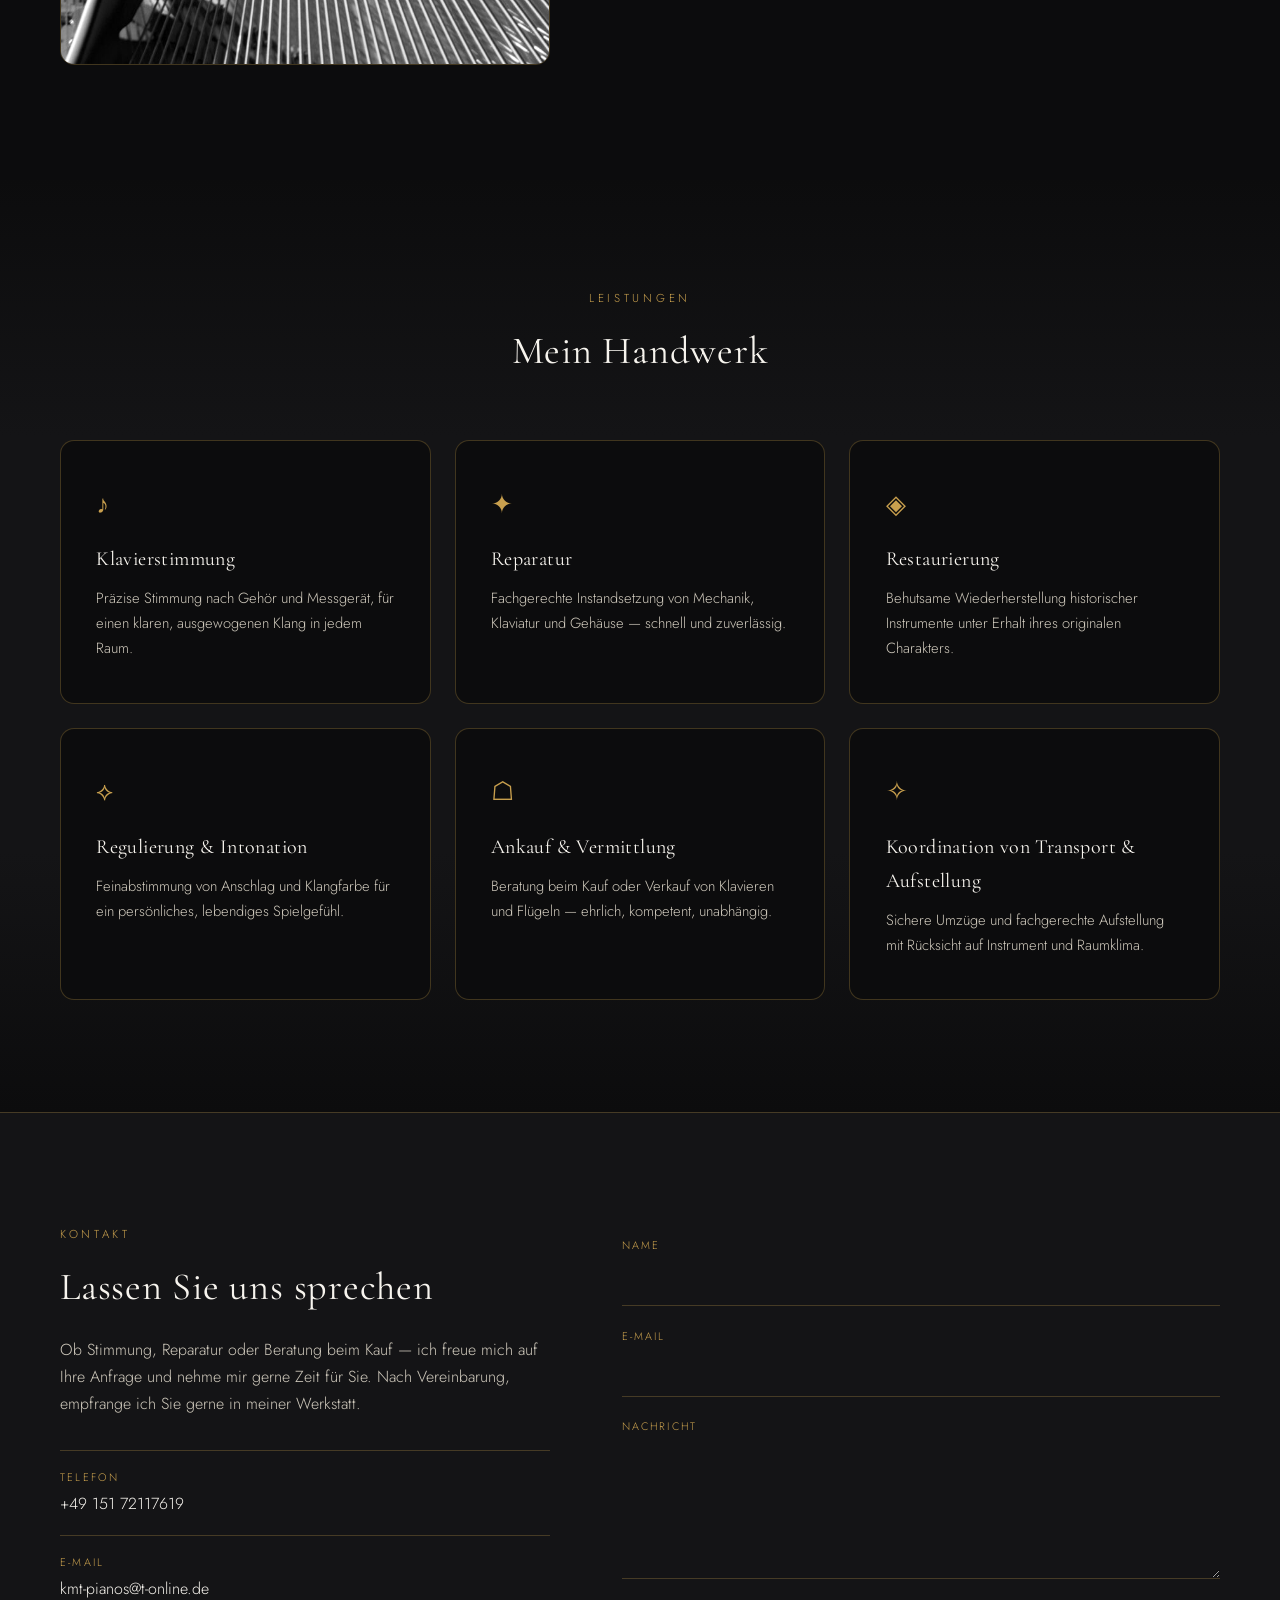
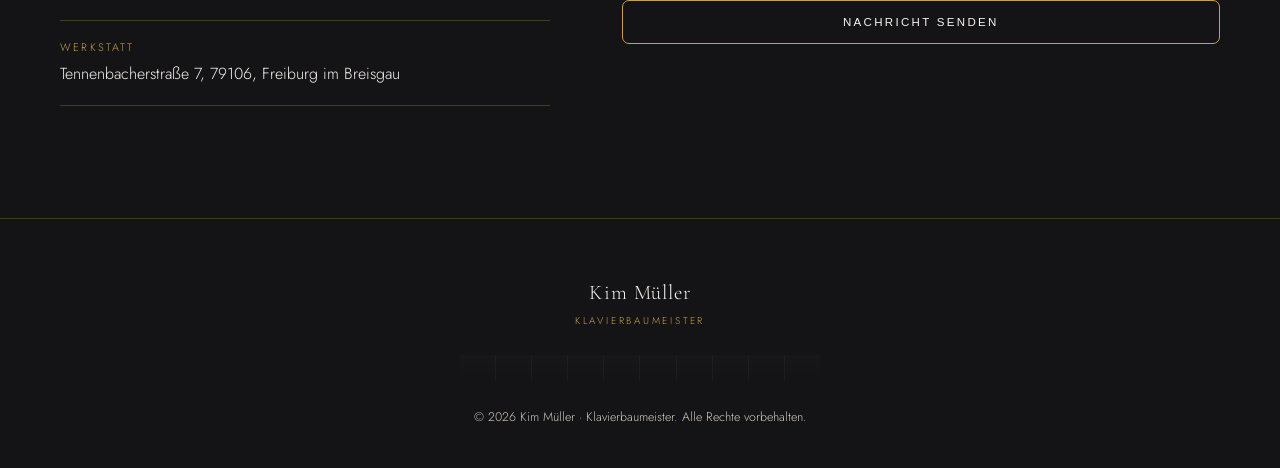
==== commit e42a2020: "Merge claude/kim-mueller-piano-website-su6ww9 into instrumente-galerie Co-Authored-By: Claude Opus 5" ====
--- a/index.html
+++ b/index.html
@@ -3,40 +3,8 @@
 <head>
 <meta charset="UTF-8">
 <meta name="viewport" content="width=device-width, initial-scale=1.0">
-<title>Kim Müller — Klavierbaumeister in Freiburg | Klavierstimmung, Reparatur, Flügel</title>
-<meta name="description" content="Kim Müller, Klavierbaumeister in Freiburg im Breisgau seit 1997. Stimmung, Reparatur, Restaurierung und Regulierung von Klavieren und Flügeln — mit Handwerkskunst und Präzision.">
-<link rel="canonical" href="https://kim-mueller-klavierbaumeister.com/">
-<link rel="icon" href="favicon.svg" type="image/svg+xml">
-<meta property="og:type" content="website">
-<meta property="og:locale" content="de_DE">
-<meta property="og:site_name" content="Kim Müller — Klavierbaumeister">
-<meta property="og:title" content="Kim Müller — Klavierbaumeister in Freiburg">
-<meta property="og:description" content="Klavierstimmung, Reparatur, Restaurierung sowie Handel mit Klavieren und Flügeln in Freiburg im Breisgau.">
-<meta property="og:url" content="https://kim-mueller-klavierbaumeister.com/">
-<meta property="og:image" content="https://kim-mueller-klavierbaumeister.com/assets/kim-mueller-werkstatt.jpg">
-<script type="application/ld+json">
-{
-  "@context": "https://schema.org",
-  "@type": "LocalBusiness",
-  "@id": "https://kim-mueller-klavierbaumeister.com/#business",
-  "name": "Kim Müller — Klavierbaumeister",
-  "description": "Klavierstimmung, Reparatur, Restaurierung, Regulierung und Intonation sowie Handel mit Klavieren und Flügeln.",
-  "url": "https://kim-mueller-klavierbaumeister.com/",
-  "image": "https://kim-mueller-klavierbaumeister.com/assets/kim-mueller-werkstatt.jpg",
-  "telephone": "+49 151 72117619",
-  "email": "kmt-pianos@t-online.de",
-  "foundingDate": "1997",
-  "founder": { "@type": "Person", "name": "Kim Müller", "jobTitle": "Klavierbaumeister" },
-  "address": {
-    "@type": "PostalAddress",
-    "streetAddress": "Tennenbacher Straße 7",
-    "postalCode": "79106",
-    "addressLocality": "Freiburg im Breisgau",
-    "addressCountry": "DE"
-  },
-  "areaServed": "Freiburg im Breisgau"
-}
-</script>
+<title>Kim Müller — Klavierbaumeister</title>
+<meta name="description" content="Kim Müller, Klavierbaumeister. Stimmung, Reparatur, Restaurierung und Regulierung von Klavieren und Flügeln — mit Handwerkskunst und Präzision.">
 <link rel="preconnect" href="https://fonts.googleapis.com">
 <link rel="preconnect" href="https://fonts.gstatic.com" crossorigin>
 <link href="https://fonts.googleapis.com/css2?family=Cormorant+Garamond:ital,wght@0,300;0,400;0,500;0,600;1,400&family=Jost:wght@300;400;500&display=swap" rel="stylesheet">
@@ -157,7 +125,7 @@
         <p class="eyebrow">Kontakt</p>
         <h2>Lassen Sie uns sprechen</h2>
         <p>Ob Stimmung, Reparatur oder Beratung beim Kauf — ich freue mich auf Ihre Anfrage und
-        nehme mir gerne Zeit für Sie. Nach Vereinbarung, empfange ich Sie gerne in meiner Werkstatt.</p>
+        nehme mir gerne Zeit für Sie. Nach Vereinbarung, empfrange ich Sie gerne in meiner Werkstatt.</p>
         <ul class="contact-list">
           <li>
             <span class="contact-label">Telefon</span>
@@ -169,7 +137,7 @@
           </li>
           <li>
             <span class="contact-label">Werkstatt</span>
-            <span>Tennenbacher Straße 7, 79106 Freiburg im Breisgau</span>
+            <span>Tennenbacherstraße 7, 79106, Freiburg im Breisgau</span>
           </li>
         </ul>
       </div>
--- a/styles.css
+++ b/styles.css
@@ -459,6 +459,119 @@
   border-top: 1px solid var(--line);
   font-style: italic;
   font-size: 0.92rem;
+}
+
+/* ---------- Instrument-Galerie ---------- */
+.instrument-gallery {
+  position: relative;
+  border-bottom: 1px solid var(--line);
+}
+.gallery-track {
+  display: flex;
+  overflow-x: auto;
+  scroll-snap-type: x mandatory;
+  scrollbar-width: none;
+  aspect-ratio: 4 / 3;
+}
+.gallery-track::-webkit-scrollbar { display: none; }
+.gallery-track > * {
+  flex: 0 0 100%;
+  width: 100%;
+  height: 100%;
+  scroll-snap-align: start;
+}
+.gallery-track > img {
+  object-fit: cover;
+  cursor: zoom-in;
+}
+.gallery-track > .instrument-photo { border-bottom: none; aspect-ratio: auto; }
+
+.gallery-btn {
+  position: absolute;
+  top: 50%;
+  transform: translateY(-50%);
+  width: 38px;
+  height: 38px;
+  border: 1px solid var(--line);
+  border-radius: 50%;
+  background: rgba(12, 12, 13, 0.7);
+  color: var(--gold);
+  font-family: var(--serif);
+  font-size: 1.5rem;
+  line-height: 1;
+  cursor: pointer;
+  opacity: 0;
+  transition: opacity 0.35s var(--ease), border-color 0.35s var(--ease), background 0.35s var(--ease);
+}
+.gallery-prev { left: 12px; }
+.gallery-next { right: 12px; }
+.instrument-gallery:hover .gallery-btn,
+.gallery-btn:focus-visible { opacity: 1; }
+.gallery-btn:hover { border-color: var(--gold); background: rgba(12, 12, 13, 0.9); }
+@media (hover: none) { .instrument-gallery .gallery-btn { opacity: 1; } }
+
+.gallery-dots {
+  position: absolute;
+  left: 0; right: 0; bottom: 12px;
+  display: flex;
+  justify-content: center;
+  gap: 7px;
+}
+.gallery-dots button {
+  width: 7px;
+  height: 7px;
+  padding: 0;
+  border: 1px solid var(--gold);
+  border-radius: 50%;
+  background: transparent;
+  cursor: pointer;
+  transition: background 0.3s var(--ease), transform 0.3s var(--ease);
+}
+.gallery-dots button.active { background: var(--gold); transform: scale(1.2); }
+
+/* Lightbox */
+.lightbox {
+  position: fixed;
+  inset: 0;
+  z-index: 100;
+  display: flex;
+  align-items: center;
+  justify-content: center;
+  padding: 4rem 1rem;
+  background: rgba(8, 8, 9, 0.95);
+}
+.lightbox[hidden] { display: none; }
+.lightbox-img {
+  max-width: min(1100px, 100%);
+  max-height: 100%;
+  border-radius: var(--radius-sm);
+  object-fit: contain;
+}
+.lightbox .gallery-btn { opacity: 1; position: fixed; width: 46px; height: 46px; font-size: 2rem; }
+.lightbox .gallery-prev { left: 16px; }
+.lightbox .gallery-next { right: 16px; }
+.lightbox.single .gallery-btn { display: none; }
+.lightbox-close {
+  position: fixed;
+  top: 16px; right: 16px;
+  width: 42px; height: 42px;
+  border: 1px solid var(--line);
+  border-radius: 50%;
+  background: transparent;
+  color: var(--ivory);
+  font-size: 1.6rem;
+  line-height: 1;
+  cursor: pointer;
+}
+.lightbox-close:hover { border-color: var(--gold); color: var(--gold); }
+.lightbox-count {
+  position: fixed;
+  bottom: 18px; left: 0; right: 0;
+  margin: 0;
+  text-align: center;
+  font-size: 0.72rem;
+  letter-spacing: 0.2em;
+  color: var(--ivory-dim);
 }
 
 /* ---------- Quote ---------- */
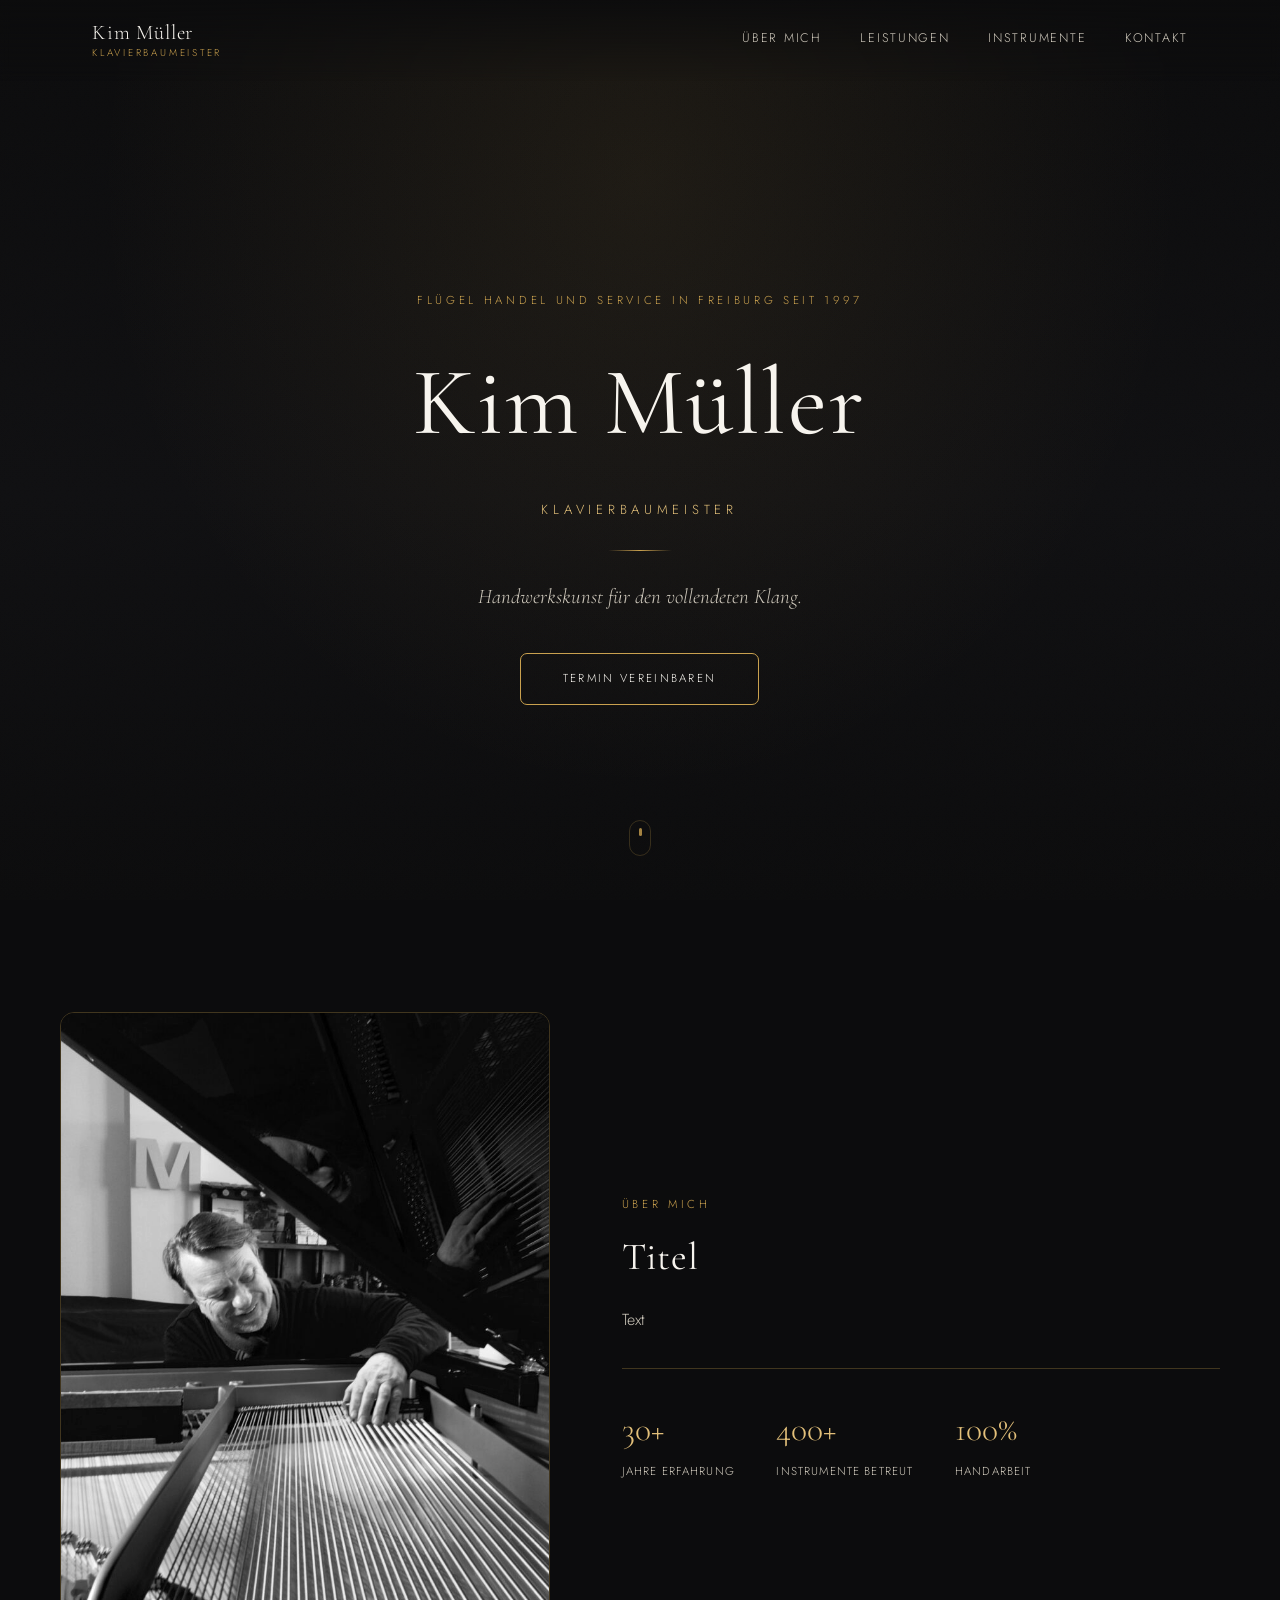
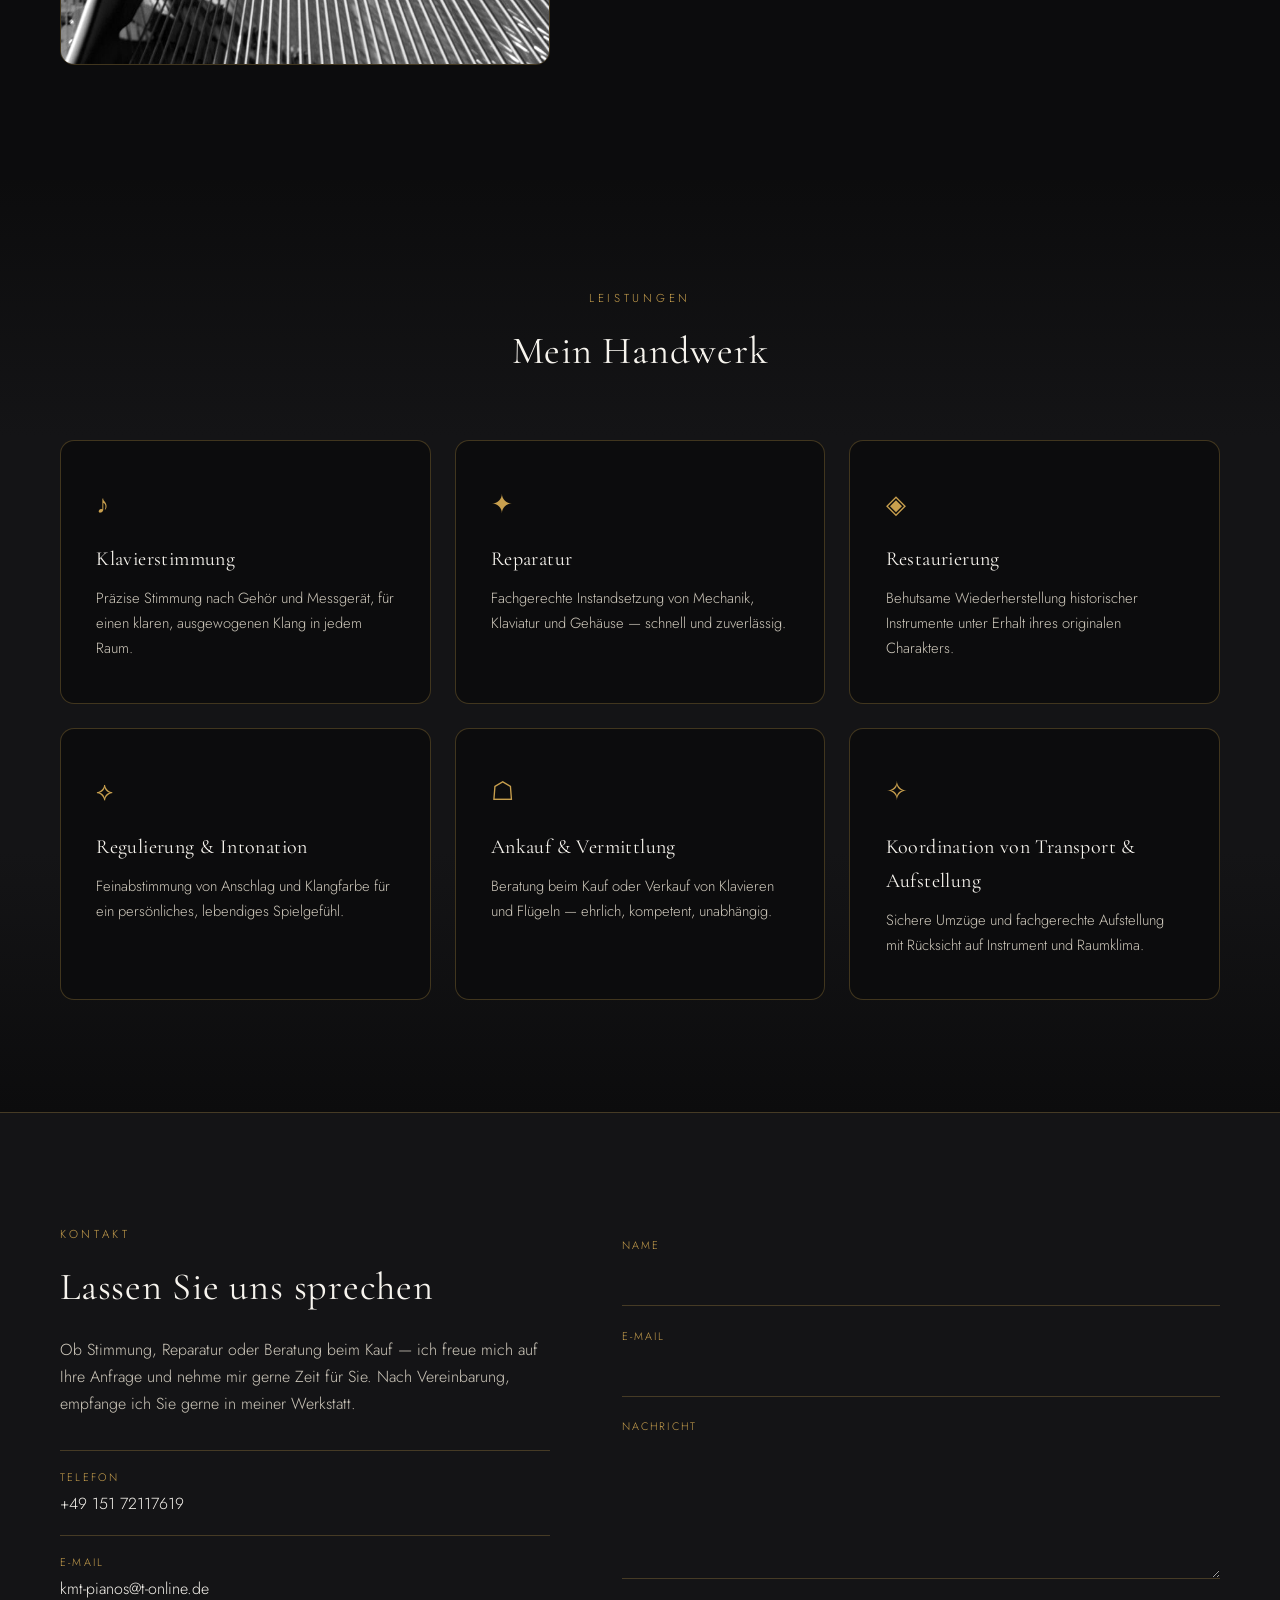
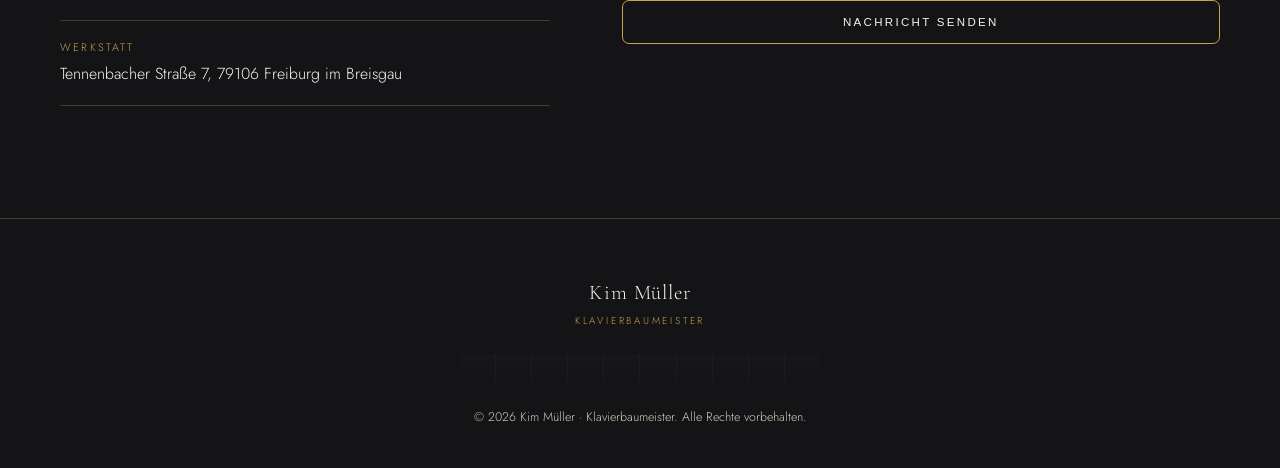
==== commit b4a91b82: "Merge 18568f6e851c7f523b81b5dc85b5b8737060ec08 into 571a5c0fbdd77daef231a3a11e30e5c4cdf04dbf" ====
--- a/index.html
+++ b/index.html
@@ -3,8 +3,40 @@
 <head>
 <meta charset="UTF-8">
 <meta name="viewport" content="width=device-width, initial-scale=1.0">
-<title>Kim Müller — Klavierbaumeister</title>
-<meta name="description" content="Kim Müller, Klavierbaumeister. Stimmung, Reparatur, Restaurierung und Regulierung von Klavieren und Flügeln — mit Handwerkskunst und Präzision.">
+<title>Kim Müller — Klavierbaumeister in Freiburg | Klavierstimmung, Reparatur, Flügel</title>
+<meta name="description" content="Kim Müller, Klavierbaumeister in Freiburg im Breisgau seit 1997. Stimmung, Reparatur, Restaurierung und Regulierung von Klavieren und Flügeln — mit Handwerkskunst und Präzision.">
+<link rel="canonical" href="https://kim-mueller-klavierbaumeister.com/">
+<link rel="icon" href="favicon.svg" type="image/svg+xml">
+<meta property="og:type" content="website">
+<meta property="og:locale" content="de_DE">
+<meta property="og:site_name" content="Kim Müller — Klavierbaumeister">
+<meta property="og:title" content="Kim Müller — Klavierbaumeister in Freiburg">
+<meta property="og:description" content="Klavierstimmung, Reparatur, Restaurierung sowie Handel mit Klavieren und Flügeln in Freiburg im Breisgau.">
+<meta property="og:url" content="https://kim-mueller-klavierbaumeister.com/">
+<meta property="og:image" content="https://kim-mueller-klavierbaumeister.com/assets/kim-mueller-werkstatt.jpg">
+<script type="application/ld+json">
+{
+  "@context": "https://schema.org",
+  "@type": "LocalBusiness",
+  "@id": "https://kim-mueller-klavierbaumeister.com/#business",
+  "name": "Kim Müller — Klavierbaumeister",
+  "description": "Klavierstimmung, Reparatur, Restaurierung, Regulierung und Intonation sowie Handel mit Klavieren und Flügeln.",
+  "url": "https://kim-mueller-klavierbaumeister.com/",
+  "image": "https://kim-mueller-klavierbaumeister.com/assets/kim-mueller-werkstatt.jpg",
+  "telephone": "+49 151 72117619",
+  "email": "kmt-pianos@t-online.de",
+  "foundingDate": "1997",
+  "founder": { "@type": "Person", "name": "Kim Müller", "jobTitle": "Klavierbaumeister" },
+  "address": {
+    "@type": "PostalAddress",
+    "streetAddress": "Tennenbacher Straße 7",
+    "postalCode": "79106",
+    "addressLocality": "Freiburg im Breisgau",
+    "addressCountry": "DE"
+  },
+  "areaServed": "Freiburg im Breisgau"
+}
+</script>
 <link rel="preconnect" href="https://fonts.googleapis.com">
 <link rel="preconnect" href="https://fonts.gstatic.com" crossorigin>
 <link href="https://fonts.googleapis.com/css2?family=Cormorant+Garamond:ital,wght@0,300;0,400;0,500;0,600;1,400&family=Jost:wght@300;400;500&display=swap" rel="stylesheet">
@@ -125,7 +157,7 @@
         <p class="eyebrow">Kontakt</p>
         <h2>Lassen Sie uns sprechen</h2>
         <p>Ob Stimmung, Reparatur oder Beratung beim Kauf — ich freue mich auf Ihre Anfrage und
-        nehme mir gerne Zeit für Sie. Nach Vereinbarung, empfrange ich Sie gerne in meiner Werkstatt.</p>
+        nehme mir gerne Zeit für Sie. Nach Vereinbarung, empfange ich Sie gerne in meiner Werkstatt.</p>
         <ul class="contact-list">
           <li>
             <span class="contact-label">Telefon</span>
@@ -137,7 +169,7 @@
           </li>
           <li>
             <span class="contact-label">Werkstatt</span>
-            <span>Tennenbacherstraße 7, 79106, Freiburg im Breisgau</span>
+            <span>Tennenbacher Straße 7, 79106 Freiburg im Breisgau</span>
           </li>
         </ul>
       </div>
